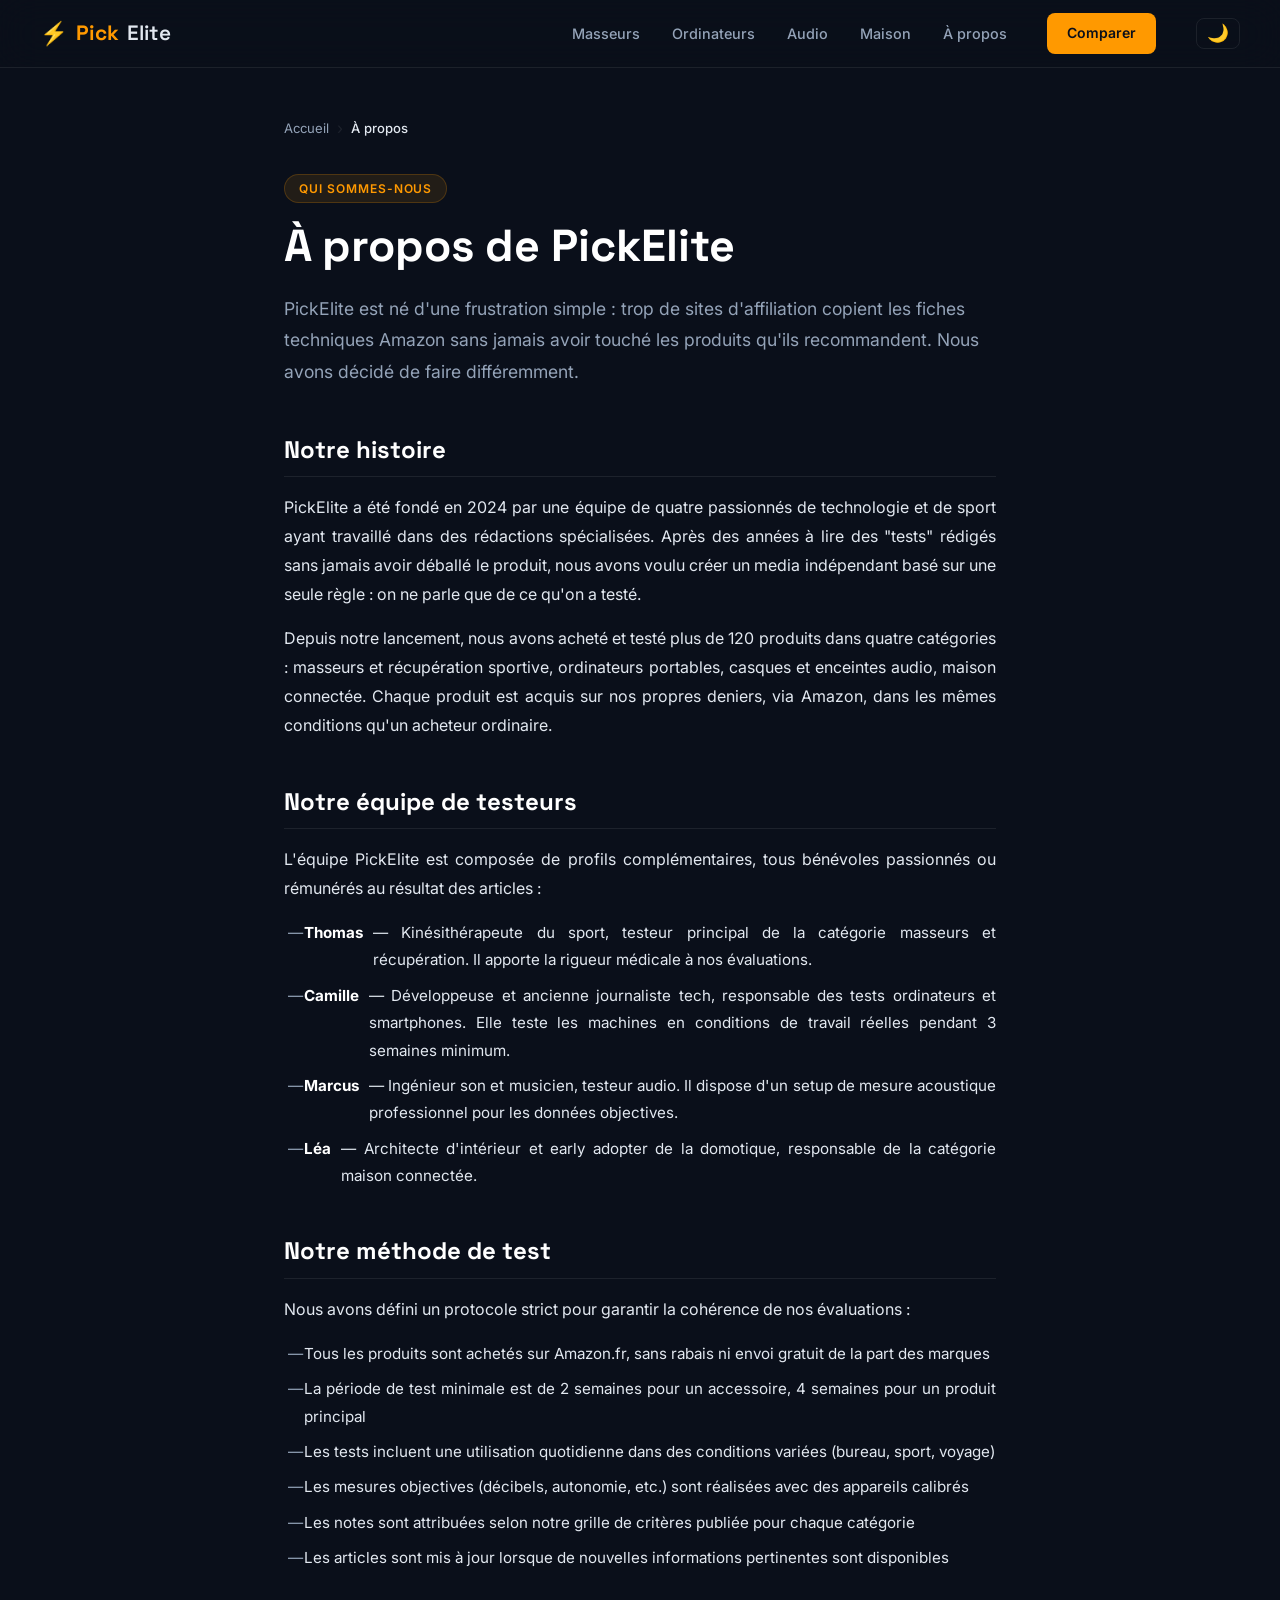
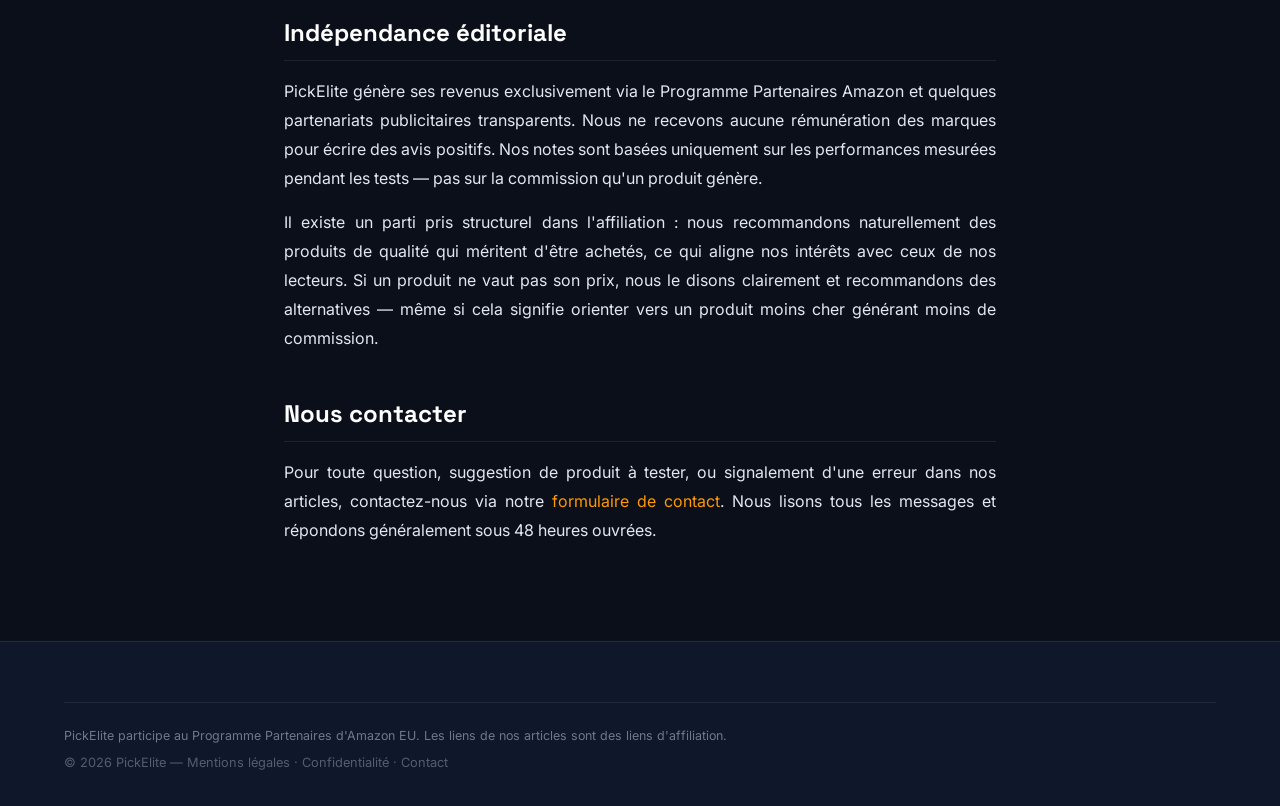
==== a-propos.html @ 28843b91 "Init PickElite — site affiliation Amazon complet - index.html : hero, sélection 3 produits, comparat" ====
<!DOCTYPE html>
<html lang="fr" data-theme="dark">
<head>
  <meta charset="UTF-8">
  <meta name="viewport" content="width=device-width, initial-scale=1.0">
  <title>À propos de PickElite — Notre méthode de test</title>
  <meta name="description" content="Qui sommes-nous ? Découvrez l'équipe PickElite, notre méthode de test indépendante et notre engagement pour des avis honnêtes sur les produits Amazon.">
  <link rel="canonical" href="https://pickelite.fr/a-propos.html">
  <meta name="theme-color" content="#FF9900">
  <link rel="manifest" href="manifest.json">

  <meta property="og:type" content="website">
  <meta property="og:title" content="À propos de PickElite — Notre méthode de test">
  <meta property="og:description" content="Équipe de testeurs passionnés, méthode de test transparente et indépendance éditoriale totale.">
  <meta property="og:url" content="https://pickelite.fr/a-propos.html">
  <meta property="og:image" content="https://images.unsplash.com/photo-1544161515-4ab6ce6db874?w=1200&q=80">

  <link rel="preconnect" href="https://fonts.googleapis.com">
  <link rel="preconnect" href="https://fonts.gstatic.com" crossorigin>
  <link href="https://fonts.googleapis.com/css2?family=Inter:wght@400;500;600&family=Space+Grotesk:wght@600;700;800&display=swap" rel="stylesheet">

  <link rel="stylesheet" href="style.css">
  <link rel="stylesheet" href="article.css">
</head>
<body>

<nav class="nav" id="nav">
  <div class="nav-inner">
    <a href="index.html" class="logo">
      <span class="logo-icon">⚡</span>
      <strong>Pick</strong>Elite
    </a>
    <ul class="nav-links">
      <li><a href="index.html#selection">Masseurs</a></li>
      <li><a href="index.html#selection">Ordinateurs</a></li>
      <li><a href="index.html#selection">Audio</a></li>
      <li><a href="index.html#selection">Maison</a></li>
      <li><a href="a-propos.html">À propos</a></li>
    </ul>
    <a href="index.html#comparatif" class="nav-cta">Comparer</a>
    <button class="theme-toggle" id="themeToggle" aria-label="Changer le thème">
      <span class="theme-icon">🌙</span>
    </button>
    <button class="burger" id="burger" aria-label="Menu">
      <span></span><span></span><span></span>
    </button>
  </div>
</nav>

<div class="mobile-menu" id="mobile-menu">
  <ul>
    <li><a href="index.html#selection">🛍️ Sélection</a></li>
    <li><a href="index.html">🏠 Accueil</a></li>
    <li><a href="contact.html">📬 Contact</a></li>
  </ul>
</div>

<main class="article-main">
  <div class="article-container">

    <nav class="breadcrumb">
      <a href="index.html">Accueil</a>
      <span class="breadcrumb-sep">›</span>
      <span class="breadcrumb-current">À propos</span>
    </nav>

    <header class="article-header">
      <span class="article-tag">Qui sommes-nous</span>
      <h1>À propos de PickElite</h1>
      <p class="article-intro">PickElite est né d'une frustration simple : trop de sites d'affiliation copient les fiches techniques Amazon sans jamais avoir touché les produits qu'ils recommandent. Nous avons décidé de faire différemment.</p>
    </header>

    <div class="article-body">

      <h2>Notre histoire</h2>
      <p>PickElite a été fondé en 2024 par une équipe de quatre passionnés de technologie et de sport ayant travaillé dans des rédactions spécialisées. Après des années à lire des "tests" rédigés sans jamais avoir déballé le produit, nous avons voulu créer un media indépendant basé sur une seule règle : on ne parle que de ce qu'on a testé.</p>
      <p>Depuis notre lancement, nous avons acheté et testé plus de 120 produits dans quatre catégories : masseurs et récupération sportive, ordinateurs portables, casques et enceintes audio, maison connectée. Chaque produit est acquis sur nos propres deniers, via Amazon, dans les mêmes conditions qu'un acheteur ordinaire.</p>

      <h2>Notre équipe de testeurs</h2>
      <p>L'équipe PickElite est composée de profils complémentaires, tous bénévoles passionnés ou rémunérés au résultat des articles :</p>
      <ul class="article-list">
        <li><strong>Thomas</strong> — Kinésithérapeute du sport, testeur principal de la catégorie masseurs et récupération. Il apporte la rigueur médicale à nos évaluations.</li>
        <li><strong>Camille</strong> — Développeuse et ancienne journaliste tech, responsable des tests ordinateurs et smartphones. Elle teste les machines en conditions de travail réelles pendant 3 semaines minimum.</li>
        <li><strong>Marcus</strong> — Ingénieur son et musicien, testeur audio. Il dispose d'un setup de mesure acoustique professionnel pour les données objectives.</li>
        <li><strong>Léa</strong> — Architecte d'intérieur et early adopter de la domotique, responsable de la catégorie maison connectée.</li>
      </ul>

      <h2>Notre méthode de test</h2>
      <p>Nous avons défini un protocole strict pour garantir la cohérence de nos évaluations :</p>
      <ul class="article-list">
        <li>Tous les produits sont achetés sur Amazon.fr, sans rabais ni envoi gratuit de la part des marques</li>
        <li>La période de test minimale est de 2 semaines pour un accessoire, 4 semaines pour un produit principal</li>
        <li>Les tests incluent une utilisation quotidienne dans des conditions variées (bureau, sport, voyage)</li>
        <li>Les mesures objectives (décibels, autonomie, etc.) sont réalisées avec des appareils calibrés</li>
        <li>Les notes sont attribuées selon notre grille de critères publiée pour chaque catégorie</li>
        <li>Les articles sont mis à jour lorsque de nouvelles informations pertinentes sont disponibles</li>
      </ul>

      <h2>Indépendance éditoriale</h2>
      <p>PickElite génère ses revenus exclusivement via le Programme Partenaires Amazon et quelques partenariats publicitaires transparents. Nous ne recevons aucune rémunération des marques pour écrire des avis positifs. Nos notes sont basées uniquement sur les performances mesurées pendant les tests — pas sur la commission qu'un produit génère.</p>
      <p>Il existe un parti pris structurel dans l'affiliation : nous recommandons naturellement des produits de qualité qui méritent d'être achetés, ce qui aligne nos intérêts avec ceux de nos lecteurs. Si un produit ne vaut pas son prix, nous le disons clairement et recommandons des alternatives — même si cela signifie orienter vers un produit moins cher générant moins de commission.</p>

      <h2>Nous contacter</h2>
      <p>Pour toute question, suggestion de produit à tester, ou signalement d'une erreur dans nos articles, contactez-nous via notre <a href="contact.html" style="color:var(--orange);">formulaire de contact</a>. Nous lisons tous les messages et répondons généralement sous 48 heures ouvrées.</p>

    </div>

  </div>
</main>

<footer class="footer">
  <div class="container">
    <div class="footer-bottom">
      <p class="affiliate-note">PickElite participe au Programme Partenaires d'Amazon EU. Les liens de nos articles sont des liens d'affiliation.</p>
      <p class="copyright">© 2026 PickElite — <a href="mentions-legales.html">Mentions légales</a> · <a href="confidentialite.html">Confidentialité</a> · <a href="contact.html">Contact</a></p>
    </div>
  </div>
</footer>

<script src="scripts.js"></script>
</body>
</html>
---- style.css ----
/* =============================================
   PickElite — Design System
   ============================================= */

*, *::before, *::after { box-sizing: border-box; margin: 0; padding: 0; }

:root {
  --orange:  #FF9900;
  --orange-d:#e68a00;
  --purple:  #818cf8;
  --bg:      #0a0f1a;
  --bg2:     #0f172a;
  --bg3:     #1e293b;
  --border:  rgba(255,255,255,0.08);
  --text:    #e2e8f0;
  --muted:   #94a3b8;
  --white:   #ffffff;
  --radius:  16px;
  --radius-sm: 8px;
  --shadow:  0 25px 50px rgba(0,0,0,0.4);
}

/* Light mode */
[data-theme="light"] {
  --bg:      #f8fafc;
  --bg2:     #f1f5f9;
  --bg3:     #e2e8f0;
  --border:  rgba(0,0,0,0.1);
  --text:    #334155;
  --muted:   #64748b;
  --white:   #0a0f1a;
  --shadow:  0 25px 50px rgba(0,0,0,0.12);
}
[data-theme="light"] .nav {
  background: rgba(248,250,252,0.92);
}
[data-theme="light"] .nav.scrolled {
  background: rgba(248,250,252,0.98);
}
[data-theme="light"] .hero {
  background: linear-gradient(135deg, #fff7ed 0%, #eff6ff 100%);
}
[data-theme="light"] .hero-grid {
  opacity: 0.3;
}
[data-theme="light"] .hero-orb-1 { opacity: 0.15; }
[data-theme="light"] .hero-orb-2 { opacity: 0.15; }
[data-theme="light"] .gradient-text {
  background: linear-gradient(135deg, #e68a00 0%, #4f46e5 100%);
  -webkit-background-clip: text;
  background-clip: text;
  -webkit-text-fill-color: transparent;
}
[data-theme="light"] .hero-title { color: #0f172a; }
[data-theme="light"] .section-dark { background: var(--bg2); }
[data-theme="light"] .bike-card,
[data-theme="light"] .guide-card,
[data-theme="light"] .trust-item,
[data-theme="light"] .article-card {
  background: #ffffff;
  border-color: rgba(0,0,0,0.08);
}
[data-theme="light"] .footer {
  background: #0a0f1a;
  color: #e2e8f0;
}
[data-theme="light"] .newsletter-section { background: var(--bg2); }
[data-theme="light"] .newsletter-input { background: #ffffff; }

html { scroll-behavior: smooth; }

body {
  font-family: 'Inter', sans-serif;
  background: var(--bg);
  color: var(--text);
  line-height: 1.6;
  overflow-x: hidden;
}

img { display: block; width: 100%; height: auto; }
a { text-decoration: none; color: inherit; }
ul { list-style: none; }

/* =============================================
   TYPOGRAPHY
   ============================================= */

h1, h2, h3, h4, h5 {
  font-family: 'Space Grotesk', sans-serif;
  font-weight: 700;
  line-height: 1.2;
}

h2 { font-size: clamp(2rem, 4vw, 3rem); }
h3 { font-size: 1.3rem; }

.gradient-text {
  background: linear-gradient(135deg, #FF9900 0%, #ff6b35 100%);
  -webkit-background-clip: text;
  -webkit-text-fill-color: transparent;
  background-clip: text;
}

/* =============================================
   LAYOUT
   ============================================= */

.container {
  max-width: 1200px;
  margin: 0 auto;
  padding: 0 24px;
}

.section {
  padding: 100px 0;
}

.section-dark {
  background: var(--bg2);
}

/* =============================================
   NAVIGATION
   ============================================= */

.nav {
  position: fixed;
  top: 0; left: 0; right: 0;
  z-index: 100;
  padding: 0 24px;
  height: 68px;
  display: flex;
  align-items: center;
  background: rgba(10,15,26,0.8);
  backdrop-filter: blur(20px);
  border-bottom: 1px solid var(--border);
  transition: background 0.3s;
}

.nav.scrolled {
  background: rgba(10,15,26,0.97);
}

.nav-inner {
  max-width: 1200px;
  width: 100%;
  margin: 0 auto;
  display: flex;
  align-items: center;
  gap: 40px;
}

.logo {
  display: flex;
  align-items: center;
  gap: 8px;
  font-family: 'Space Grotesk', sans-serif;
  font-size: 1.3rem;
  font-weight: 600;
  white-space: nowrap;
}

.logo strong { color: var(--orange); }
.logo-icon { font-size: 1.4rem; }

.nav-links {
  display: flex;
  gap: 32px;
  margin-left: auto;
}

.nav-links a {
  font-size: 0.9rem;
  font-weight: 500;
  color: var(--muted);
  transition: color 0.2s;
}

.nav-links a:hover { color: var(--white); }

.nav-cta {
  padding: 9px 20px;
  background: var(--orange);
  color: #0a0f1a;
  font-size: 0.875rem;
  font-weight: 600;
  border-radius: 8px;
  transition: opacity 0.2s, transform 0.2s;
  white-space: nowrap;
}

.nav-cta:hover { opacity: 0.9; transform: translateY(-1px); }

.burger {
  display: none;
  flex-direction: column;
  gap: 5px;
  background: none;
  border: none;
  cursor: pointer;
  padding: 4px;
  margin-left: auto;
}

.burger span {
  display: block;
  width: 24px;
  height: 2px;
  background: var(--text);
  border-radius: 2px;
  transition: 0.3s;
}

.mobile-menu {
  display: none;
  position: fixed;
  top: 68px; left: 0; right: 0;
  background: var(--bg2);
  border-bottom: 1px solid var(--border);
  z-index: 99;
  padding: 16px 24px;
}

.mobile-menu.open { display: block; }

.mobile-menu ul {
  display: flex;
  flex-direction: column;
  gap: 4px;
}

.mobile-menu a {
  display: block;
  padding: 12px 16px;
  border-radius: var(--radius-sm);
  font-weight: 500;
  color: var(--muted);
  transition: all 0.2s;
}

.mobile-menu a:hover {
  color: var(--white);
  background: var(--bg3);
}

.theme-toggle {
  background: none;
  border: 1px solid var(--border);
  border-radius: 8px;
  padding: 6px 10px;
  cursor: pointer;
  font-size: 1.1rem;
  line-height: 1;
  transition: border-color 0.2s, background 0.2s;
  color: inherit;
}
.theme-toggle:hover {
  border-color: var(--orange);
  background: var(--bg3);
}

/* =============================================
   BUTTONS
   ============================================= */

.btn {
  display: inline-flex;
  align-items: center;
  gap: 8px;
  padding: 14px 28px;
  border-radius: 10px;
  font-weight: 600;
  font-size: 0.95rem;
  cursor: pointer;
  transition: all 0.25s;
}

.btn-primary {
  background: var(--orange);
  color: #0a0f1a;
}

.btn-primary:hover {
  background: var(--orange-d);
  transform: translateY(-2px);
  box-shadow: 0 10px 30px rgba(255,153,0,0.3);
}

.btn-ghost {
  background: transparent;
  color: var(--text);
  border: 1.5px solid var(--border);
}

.btn-ghost:hover {
  border-color: rgba(255,255,255,0.3);
  background: var(--bg3);
}

/* =============================================
   BOUTON AFFILIATION "VOIR LE PRIX"
   ============================================= */

.btn-buy {
  display: flex;
  align-items: center;
  justify-content: center;
  gap: 8px;
  width: 100%;
  padding: 13px 20px;
  margin-top: 16px;
  background: var(--orange);
  color: #0a0f1a;
  font-size: 0.95rem;
  font-weight: 700;
  border-radius: var(--radius-sm);
  text-align: center;
  transition: all 0.22s;
  box-shadow: 0 0 20px rgba(255,153,0,0.18);
  cursor: pointer;
}

.btn-buy:hover {
  background: var(--orange-d);
  transform: translateY(-2px);
  box-shadow: 0 8px 28px rgba(255,153,0,0.35);
}

.btn-buy .btn-buy-store {
  font-size: 0.78rem;
  font-weight: 500;
  opacity: 0.75;
  margin-left: 4px;
}

/* =============================================
   FILTRES SÉLECTION
   ============================================= */

.filter-bar {
  display: flex;
  gap: 10px;
  flex-wrap: wrap;
  margin-bottom: 40px;
}

.filter-btn {
  padding: 9px 20px;
  background: var(--bg3);
  color: var(--muted);
  border: 1px solid var(--border);
  border-radius: 100px;
  font-size: 0.875rem;
  font-weight: 500;
  cursor: pointer;
  transition: all 0.2s;
}

.filter-btn:hover {
  color: var(--white);
  border-color: rgba(255,255,255,0.2);
}

.filter-btn.active {
  background: var(--orange);
  color: #0a0f1a;
  border-color: var(--orange);
  font-weight: 700;
}

.bike-card {
  transition: opacity 0.3s, transform 0.3s;
}

.bike-card.hidden {
  display: none;
}

/* =============================================
   HERO
   ============================================= */

.hero {
  position: relative;
  min-height: 100vh;
  display: flex;
  align-items: center;
  justify-content: center;
  overflow: hidden;
  padding-top: 68px;
}

.hero-bg {
  position: absolute;
  inset: 0;
  z-index: 0;
}

.hero-orb {
  position: absolute;
  border-radius: 50%;
  filter: blur(100px);
  opacity: 0.15;
  pointer-events: none;
}

.hero-orb-1 {
  width: 600px; height: 600px;
  background: var(--orange);
  top: -200px; left: -100px;
}

.hero-orb-2 {
  width: 500px; height: 500px;
  background: var(--purple);
  bottom: -100px; right: -50px;
}

.hero-grid {
  position: absolute;
  inset: 0;
  background-image:
    linear-gradient(rgba(255,255,255,0.025) 1px, transparent 1px),
    linear-gradient(90deg, rgba(255,255,255,0.025) 1px, transparent 1px);
  background-size: 60px 60px;
  mask-image: radial-gradient(ellipse at center, black 30%, transparent 80%);
}

.hero-content {
  position: relative;
  z-index: 1;
  text-align: center;
  max-width: 800px;
  padding: 40px 24px 160px;
}

.hero-badge {
  display: inline-flex;
  align-items: center;
  gap: 8px;
  padding: 6px 16px;
  background: rgba(255,153,0,0.1);
  border: 1px solid rgba(255,153,0,0.25);
  border-radius: 100px;
  font-size: 0.8rem;
  font-weight: 500;
  color: var(--orange);
  margin-bottom: 28px;
}

.badge-dot {
  width: 7px; height: 7px;
  background: var(--orange);
  border-radius: 50%;
  animation: pulse 2s infinite;
}

@keyframes pulse {
  0%, 100% { opacity: 1; transform: scale(1); }
  50% { opacity: 0.5; transform: scale(1.3); }
}

.hero-title {
  font-size: clamp(2.8rem, 7vw, 5.5rem);
  font-weight: 800;
  letter-spacing: -0.02em;
  line-height: 1.1;
  margin-bottom: 24px;
}

.hero-sub {
  font-size: 1.1rem;
  color: var(--muted);
  margin-bottom: 40px;
  line-height: 1.8;
}

.hero-actions {
  display: flex;
  gap: 16px;
  justify-content: center;
  flex-wrap: wrap;
  margin-bottom: 64px;
}

.hero-stats {
  display: flex;
  align-items: center;
  justify-content: center;
  gap: 32px;
}

.stat { text-align: center; }

.stat-num {
  display: block;
  font-family: 'Space Grotesk', sans-serif;
  font-size: 2rem;
  font-weight: 700;
  color: var(--white);
}

.stat-label {
  font-size: 0.8rem;
  color: var(--muted);
  text-transform: uppercase;
  letter-spacing: 0.05em;
}

.stat-divider {
  width: 1px;
  height: 40px;
  background: var(--border);
}

.hero-scroll {
  position: absolute;
  bottom: 32px;
  left: 50%;
  transform: translateX(-50%);
  display: flex;
  flex-direction: column;
  align-items: center;
  gap: 8px;
  color: var(--muted);
  font-size: 0.75rem;
  letter-spacing: 0.1em;
  text-transform: uppercase;
}

.scroll-line {
  width: 1px;
  height: 40px;
  background: linear-gradient(to bottom, transparent, var(--muted));
  animation: scrollAnim 2s ease-in-out infinite;
}

@keyframes scrollAnim {
  0% { opacity: 0; transform: scaleY(0); transform-origin: top; }
  50% { opacity: 1; transform: scaleY(1); }
  100% { opacity: 0; transform: scaleY(1); transform-origin: bottom; }
}

/* =============================================
   SECTION HEADER
   ============================================= */

.section-header {
  text-align: center;
  max-width: 600px;
  margin: 0 auto 64px;
}

.section-tag {
  display: inline-block;
  padding: 4px 14px;
  background: rgba(255,153,0,0.1);
  border: 1px solid rgba(255,153,0,0.2);
  border-radius: 100px;
  font-size: 0.78rem;
  font-weight: 600;
  color: var(--orange);
  text-transform: uppercase;
  letter-spacing: 0.08em;
  margin-bottom: 16px;
}

.section-header p {
  color: var(--muted);
  margin-top: 12px;
  font-size: 1.05rem;
}

/* =============================================
   REVEAL ANIMATIONS
   ============================================= */

.reveal {
  opacity: 0;
  transform: translateY(28px);
  transition: opacity 0.65s cubic-bezier(0.22, 1, 0.36, 1),
              transform 0.65s cubic-bezier(0.22, 1, 0.36, 1);
}
.reveal.visible {
  opacity: 1;
  transform: translateY(0);
}
.reveal[data-delay="100"] { transition-delay: 0.1s; }
.reveal[data-delay="200"] { transition-delay: 0.2s; }
.reveal[data-delay="300"] { transition-delay: 0.3s; }
.reveal[data-delay="400"] { transition-delay: 0.4s; }

/* =============================================
   BIKE CARDS (Product Cards)
   ============================================= */

.cards-grid {
  display: grid;
  grid-template-columns: repeat(auto-fit, minmax(340px, 1fr));
  gap: 24px;
}

.bike-card {
  position: relative;
  background: var(--bg2);
  border: 1px solid var(--border);
  border-radius: var(--radius);
  overflow: hidden;
  transition: border-color 0.3s, transform 0.3s, box-shadow 0.3s;
}

.bike-card:hover {
  border-color: rgba(255,153,0,0.3);
  transform: translateY(-6px);
  box-shadow: 0 20px 50px rgba(0,0,0,0.4);
}

.card-badge {
  position: absolute;
  top: 16px; left: 16px;
  z-index: 2;
  padding: 4px 12px;
  border-radius: 100px;
  font-size: 0.75rem;
  font-weight: 600;
}

.coup-coeur { background: var(--orange); color: #0a0f1a; }
.tech-premium { background: var(--purple); color: var(--white); }
.meilleur-prix { background: #10b981; color: var(--white); }
.budget     { background: var(--orange); color: #0a0f1a; }

.card-image {
  overflow: hidden;
  height: 220px;
}

.card-image img {
  height: 100%;
  object-fit: cover;
  transition: transform 0.5s ease;
}

.bike-card:hover .card-image img {
  transform: scale(1.05);
}

.card-body {
  padding: 24px;
}

.card-meta {
  display: flex;
  align-items: center;
  justify-content: space-between;
  margin-bottom: 12px;
}

.card-cat {
  font-size: 0.75rem;
  font-weight: 600;
  padding: 3px 10px;
  border-radius: 100px;
  text-transform: uppercase;
  letter-spacing: 0.05em;
}

.masseur { background: rgba(255,153,0,0.12); color: var(--orange); }
.pc      { background: rgba(129,140,248,0.12); color: var(--purple); }
.audio   { background: rgba(16,185,129,0.12); color: #10b981; }
.maison  { background: rgba(251,146,60,0.12); color: #fb923c; }

.card-price {
  font-family: 'Space Grotesk', sans-serif;
  font-size: 1.2rem;
  font-weight: 700;
  color: var(--white);
}

.card-body h3 {
  margin-bottom: 10px;
  color: var(--white);
}

.card-body > p {
  font-size: 0.9rem;
  color: var(--muted);
  margin-bottom: 20px;
  line-height: 1.7;
}

.card-specs {
  display: flex;
  gap: 12px;
  margin-bottom: 20px;
}

.spec {
  display: flex;
  align-items: center;
  gap: 8px;
  flex: 1;
  background: var(--bg3);
  border-radius: var(--radius-sm);
  padding: 10px 12px;
}

.spec-icon { font-size: 1.1rem; }

.spec-val {
  display: block;
  font-size: 0.9rem;
  font-weight: 700;
  color: var(--white);
  line-height: 1.2;
}

.spec-key {
  display: block;
  font-size: 0.7rem;
  color: var(--muted);
}

.card-score {
  display: flex;
  align-items: center;
  gap: 12px;
  margin-bottom: 16px;
}

.score-bar {
  flex: 1;
  height: 6px;
  background: var(--bg3);
  border-radius: 100px;
  overflow: hidden;
}

.score-fill {
  height: 100%;
  width: var(--score);
  background: linear-gradient(90deg, var(--orange), #ff6b35);
  border-radius: 100px;
  transition: width 1s ease;
}

.score-num {
  font-size: 0.85rem;
  font-weight: 700;
  color: var(--orange);
  white-space: nowrap;
}

.card-verdict {
  font-size: 0.85rem;
  color: var(--muted);
  background: var(--bg3);
  border-left: 3px solid var(--orange);
  padding: 12px 14px;
  border-radius: 0 var(--radius-sm) var(--radius-sm) 0;
  line-height: 1.6;
}

.card-verdict strong { color: var(--text); }

/* =============================================
   COMPARATIF TABLE
   ============================================= */

.table-wrapper {
  overflow-x: auto;
  border-radius: var(--radius);
  border: 1px solid var(--border);
}

.compare-table {
  width: 100%;
  border-collapse: collapse;
  font-size: 0.9rem;
}

.compare-table thead tr {
  background: var(--bg3);
}

.compare-table th {
  padding: 20px 24px;
  text-align: left;
  font-weight: 600;
  color: var(--text);
  border-bottom: 1px solid var(--border);
}

.compare-table th:first-child { color: var(--muted); }

.th-bike {
  display: flex;
  flex-direction: column;
  gap: 4px;
}

.th-label {
  font-size: 0.7rem;
  text-transform: uppercase;
  letter-spacing: 0.08em;
  color: var(--orange);
  font-weight: 700;
}

.th-name { font-weight: 700; color: var(--white); }

.th-price {
  font-size: 0.8rem;
  color: var(--muted);
}

.th-bike-featured {
  border-top: 3px solid var(--orange);
  padding-top: 4px;
}

.compare-table tbody tr {
  border-bottom: 1px solid var(--border);
  transition: background 0.15s;
}

.compare-table tbody tr:last-child { border-bottom: none; }
.compare-table tbody tr:hover { background: rgba(255,255,255,0.02); }

.compare-table td {
  padding: 16px 24px;
  color: var(--muted);
}

.td-label {
  font-weight: 600;
  color: var(--text) !important;
}

.td-featured {
  background: rgba(255,153,0,0.04);
  color: var(--text) !important;
  font-weight: 500;
}

.td-check { color: var(--orange); }

.score-pill {
  display: inline-block;
  padding: 4px 12px;
  border-radius: 100px;
  font-size: 0.8rem;
  font-weight: 700;
  background: var(--bg3);
  color: var(--muted);
}

.score-best {
  background: rgba(255,153,0,0.15);
  color: var(--orange);
}

.score-top {
  background: rgba(129,140,248,0.15);
  color: var(--purple);
}

/* =============================================
   DUEL
   ============================================= */

.duel-wrapper {
  display: grid;
  grid-template-columns: 1fr auto 1fr;
  gap: 24px;
  align-items: center;
  margin-bottom: 32px;
}

.duel-card {
  position: relative;
  background: var(--bg2);
  border: 1px solid var(--border);
  border-radius: var(--radius);
  padding: 28px;
  transition: border-color 0.3s;
}

.duel-winner {
  border-color: rgba(255,153,0,0.3);
  box-shadow: 0 0 40px rgba(255,153,0,0.06);
}

.winner-badge {
  display: inline-block;
  padding: 5px 14px;
  background: var(--orange);
  color: #0a0f1a;
  font-size: 0.78rem;
  font-weight: 700;
  border-radius: 100px;
  margin-bottom: 16px;
}

.duel-img {
  border-radius: 10px;
  overflow: hidden;
  margin-bottom: 20px;
}

.duel-img img { object-fit: cover; height: 200px; }

.duel-card h3 {
  font-size: 1.4rem;
  color: var(--white);
  margin-bottom: 4px;
}

.duel-sub {
  color: var(--muted);
  font-size: 0.9rem;
  margin-bottom: 20px;
}

.duel-pros, .duel-cons {
  display: flex;
  flex-direction: column;
  gap: 8px;
  margin-bottom: 12px;
}

.duel-pros li, .duel-cons li {
  display: flex;
  align-items: flex-start;
  gap: 10px;
  font-size: 0.88rem;
  color: var(--muted);
}

.pro { color: var(--orange); font-weight: 700; flex-shrink: 0; }
.con { color: #f87171; font-weight: 700; flex-shrink: 0; }

.duel-vs {
  display: flex;
  align-items: center;
  justify-content: center;
}

.vs-circle {
  width: 64px; height: 64px;
  display: flex;
  align-items: center;
  justify-content: center;
  border-radius: 50%;
  border: 2px solid var(--border);
  background: var(--bg3);
  font-family: 'Space Grotesk', sans-serif;
  font-weight: 800;
  font-size: 0.9rem;
  color: var(--muted);
  flex-shrink: 0;
}

.vs-text {
  color: var(--orange);
}

.duel-verdict {
  display: flex;
  align-items: flex-start;
  gap: 16px;
  background: var(--bg2);
  border: 1px solid var(--border);
  border-left: 4px solid var(--orange);
  border-radius: var(--radius-sm);
  padding: 20px 24px;
  font-size: 0.95rem;
  color: var(--muted);
}

.verdict-icon { font-size: 1.5rem; flex-shrink: 0; margin-top: 2px; }
.duel-verdict strong { color: var(--text); }

/* =============================================
   GUIDES
   ============================================= */

.guides-grid {
  display: grid;
  grid-template-columns: repeat(auto-fit, minmax(260px, 1fr));
  gap: 24px;
}

.guide-card {
  background: var(--bg);
  border: 1px solid var(--border);
  border-radius: var(--radius);
  padding: 28px;
  transition: border-color 0.3s, transform 0.3s;
}

.guide-card:hover {
  border-color: rgba(255,153,0,0.3);
  transform: translateY(-4px);
}

.guide-icon {
  font-size: 2rem;
  margin-bottom: 16px;
}

.guide-tag {
  display: inline-block;
  font-size: 0.72rem;
  font-weight: 600;
  text-transform: uppercase;
  letter-spacing: 0.06em;
  color: var(--orange);
  margin-bottom: 10px;
}

.guide-card h3 {
  font-size: 1.1rem;
  color: var(--white);
  margin-bottom: 12px;
}

.guide-card p {
  font-size: 0.88rem;
  color: var(--muted);
  line-height: 1.7;
  margin-bottom: 20px;
}

.guide-link {
  font-size: 0.88rem;
  font-weight: 600;
  color: var(--orange);
  transition: gap 0.2s;
  display: inline-flex;
  align-items: center;
  gap: 4px;
}

.guide-link:hover span { transform: translateX(4px); }
.guide-link span { display: inline-block; transition: transform 0.2s; }

/* =============================================
   ARTICLES GRID
   ============================================= */

.articles-grid {
  display: grid;
  grid-template-columns: repeat(3, 1fr);
  gap: 20px;
}

.article-card {
  display: flex;
  flex-direction: column;
  gap: 10px;
  background: var(--bg2);
  border: 1px solid var(--border);
  border-radius: var(--radius);
  padding: 24px;
  transition: border-color 0.3s, transform 0.3s;
  cursor: pointer;
}

.article-card:hover {
  border-color: rgba(255,153,0,0.3);
  transform: translateY(-4px);
}

.article-card-featured {
  border-color: rgba(255,153,0,0.2);
  position: relative;
}

.article-card-tag {
  font-size: 0.72rem;
  font-weight: 700;
  text-transform: uppercase;
  letter-spacing: 0.07em;
  color: var(--orange);
}

.article-card h3 {
  font-size: 1rem;
  color: var(--white);
  line-height: 1.4;
}

.article-card p {
  font-size: 0.85rem;
  color: var(--muted);
  line-height: 1.65;
  flex: 1;
}

.article-card-link {
  font-size: 0.83rem;
  font-weight: 600;
  color: var(--orange);
  margin-top: 4px;
}

.article-card-score {
  position: absolute;
  top: 16px; right: 16px;
  background: rgba(255,153,0,0.15);
  color: var(--orange);
  font-family: 'Space Grotesk', sans-serif;
  font-size: 0.85rem;
  font-weight: 700;
  padding: 3px 10px;
  border-radius: 100px;
}

@media (max-width: 900px) {
  .articles-grid {
    grid-template-columns: repeat(2, 1fr);
  }
}

@media (max-width: 560px) {
  .articles-grid {
    grid-template-columns: 1fr;
  }
}

/* =============================================
   TRUST
   ============================================= */

.trust-section {
  padding: 80px 0;
  border-top: 1px solid var(--border);
  border-bottom: 1px solid var(--border);
}

.trust-grid {
  display: grid;
  grid-template-columns: repeat(auto-fit, minmax(220px, 1fr));
  gap: 40px;
}

.trust-item { text-align: center; }

.trust-icon {
  font-size: 2.2rem;
  display: block;
  margin-bottom: 14px;
}

.trust-item h4 {
  font-size: 1rem;
  color: var(--white);
  margin-bottom: 8px;
}

.trust-item p {
  font-size: 0.85rem;
  color: var(--muted);
  line-height: 1.7;
}

/* =============================================
   FOOTER
   ============================================= */

.footer {
  background: var(--bg2);
  padding: 60px 0 32px;
  border-top: 1px solid var(--border);
}

.footer-top {
  display: grid;
  grid-template-columns: 1fr auto;
  gap: 60px;
  margin-bottom: 48px;
  align-items: start;
}

.footer-brand p {
  color: var(--muted);
  font-size: 0.9rem;
  margin-top: 12px;
  max-width: 280px;
  line-height: 1.6;
}

.footer-links {
  display: flex;
  gap: 60px;
}

.footer-col h5 {
  font-size: 0.8rem;
  text-transform: uppercase;
  letter-spacing: 0.08em;
  color: var(--muted);
  margin-bottom: 16px;
}

.footer-col ul {
  display: flex;
  flex-direction: column;
  gap: 10px;
}

.footer-col a {
  font-size: 0.9rem;
  color: var(--muted);
  transition: color 0.2s;
}

.footer-col a:hover { color: var(--white); }

.footer-bottom {
  border-top: 1px solid var(--border);
  padding-top: 24px;
  display: flex;
  flex-direction: column;
  gap: 8px;
}

.affiliate-note {
  font-size: 0.78rem;
  color: var(--muted);
  opacity: 0.7;
  line-height: 1.5;
}

.copyright {
  font-size: 0.8rem;
  color: var(--muted);
  opacity: 0.5;
}

/* =============================================
   NEWSLETTER
   ============================================= */

.newsletter-section { background: var(--bg2); padding: 80px 0; }

.newsletter-box {
  max-width: 600px;
  margin: 0 auto;
  text-align: center;
}

.newsletter-icon {
  font-size: 3rem;
  margin-bottom: 20px;
}

.newsletter-box h2 {
  font-size: clamp(1.6rem, 3vw, 2.2rem);
  margin-bottom: 12px;
  color: var(--white);
}

.newsletter-box p {
  color: var(--muted);
  margin-bottom: 32px;
  line-height: 1.7;
}

.newsletter-form {
  display: flex;
  gap: 12px;
  max-width: 480px;
  margin: 0 auto 16px;
}

.newsletter-input {
  flex: 1;
  background: var(--bg3);
  border: 1px solid var(--border);
  border-radius: 10px;
  padding: 14px 18px;
  font-size: 0.95rem;
  color: var(--text);
  font-family: inherit;
  outline: none;
  transition: border-color 0.2s;
}

.newsletter-input:focus { border-color: var(--orange); }
.newsletter-input::placeholder { color: var(--muted); }

.newsletter-btn {
  background: var(--orange);
  color: #000;
  border: none;
  border-radius: 10px;
  padding: 14px 24px;
  font-size: 0.95rem;
  font-weight: 700;
  cursor: pointer;
  font-family: inherit;
  white-space: nowrap;
  transition: opacity 0.2s, transform 0.15s;
}

.newsletter-btn:hover { opacity: 0.88; transform: translateY(-1px); }

.newsletter-note {
  font-size: 0.8rem;
  color: var(--muted);
  margin-bottom: 0 !important;
}

@media (max-width: 480px) {
  .newsletter-form { flex-direction: column; }
  .newsletter-btn { width: 100%; }
}

/* =============================================
   RESPONSIVE
   ============================================= */

@media (max-width: 900px) {
  .duel-wrapper {
    grid-template-columns: 1fr;
  }

  .duel-vs {
    justify-content: center;
    padding: 8px 0;
  }

  .footer-top {
    grid-template-columns: 1fr;
    gap: 40px;
  }
}

@media (max-width: 768px) {
  .nav-links { display: none; }
  .nav-cta { display: none; }
  .theme-toggle { margin-left: auto; }
  .burger { display: flex; }

  .cards-grid { grid-template-columns: 1fr; }
  .guides-grid { grid-template-columns: 1fr; }
  .articles-grid { grid-template-columns: 1fr; }
  .comparatif-table { font-size: 0.8rem; }
  .duel-grid { flex-direction: column; }
  .trust-grid { grid-template-columns: 1fr; }

  .footer-top { flex-direction: column; gap: 32px; }
  .footer-links { flex-direction: column; gap: 24px; }

  .hero-stats {
    gap: 20px;
  }

  .hero-title {
    font-size: clamp(2.2rem, 10vw, 3.5rem);
  }

  .section {
    padding: 72px 0;
  }

  .card-specs {
    flex-wrap: wrap;
  }

  .compare-table th,
  .compare-table td {
    padding: 12px 16px;
    font-size: 0.82rem;
  }
}

@media (max-width: 480px) {
  .hero-actions {
    flex-direction: column;
    align-items: center;
  }

  .hero-stats {
    flex-direction: column;
    gap: 16px;
  }

  .stat-divider {
    width: 40px;
    height: 1px;
  }

  .guides-grid {
    grid-template-columns: 1fr;
  }

  .trust-grid {
    grid-template-columns: 1fr 1fr;
    gap: 32px;
  }
}

/* =============================================
   SEARCH
   ============================================= */
.nav-search {
  position: relative;
  display: flex;
  align-items: center;
}
.nav-search-input {
  width: 180px;
  background: var(--bg3);
  border: 1px solid var(--border);
  border-radius: 8px;
  padding: 7px 32px 7px 12px;
  font-size: 0.85rem;
  color: var(--text);
  font-family: inherit;
  outline: none;
  transition: width 0.3s, border-color 0.2s;
}
.nav-search-input:focus {
  border-color: var(--orange);
  width: 220px;
}
.nav-search-input::placeholder { color: var(--muted); }
.nav-search-icon {
  position: absolute;
  right: 10px;
  font-size: 0.85rem;
  pointer-events: none;
}
.search-results {
  position: absolute;
  top: calc(100% + 8px);
  left: 0;
  right: 0;
  background: var(--bg2);
  border: 1px solid var(--border);
  border-radius: 10px;
  overflow: hidden;
  box-shadow: var(--shadow);
  display: none;
  z-index: 200;
  min-width: 280px;
}
.search-results.active { display: block; }
.search-result-item {
  display: flex;
  align-items: center;
  gap: 10px;
  padding: 12px 16px;
  font-size: 0.875rem;
  color: var(--text);
  cursor: pointer;
  transition: background 0.15s;
  border-bottom: 1px solid var(--border);
  text-decoration: none;
}
.search-result-item:last-child { border-bottom: none; }
.search-result-item:hover { background: var(--bg3); color: var(--orange); }
.search-result-icon { font-size: 1.1rem; flex-shrink: 0; }
.search-empty {
  padding: 16px;
  text-align: center;
  font-size: 0.85rem;
  color: var(--muted);
}
@media (max-width: 900px) {
  .nav-search { display: none; }
}
---- article.css ----
/* =============================================
   PickElite — Article Pages
   ============================================= */

.article-main {
  padding-top: 68px;
  min-height: 100vh;
}

.article-container {
  max-width: 760px;
  margin: 0 auto;
  padding: 48px 24px 80px;
}

/* Back link */
.article-back {
  margin-bottom: 32px;
}

.article-back a {
  font-size: 0.875rem;
  color: var(--muted);
  transition: color 0.2s;
}

.article-back a:hover { color: var(--orange); }

/* Header */
.article-header {
  margin-bottom: 48px;
}

.article-tag {
  display: inline-block;
  padding: 4px 14px;
  background: rgba(255,153,0,0.1);
  border: 1px solid rgba(255,153,0,0.2);
  border-radius: 100px;
  font-size: 0.75rem;
  font-weight: 600;
  color: var(--orange);
  text-transform: uppercase;
  letter-spacing: 0.08em;
  margin-bottom: 16px;
}

.article-header h1 {
  font-size: clamp(1.8rem, 4vw, 2.8rem);
  color: var(--white);
  margin-bottom: 20px;
  line-height: 1.2;
}

.article-intro {
  font-size: 1.1rem;
  color: var(--muted);
  line-height: 1.8;
  margin-bottom: 20px;
}

.article-meta {
  display: flex;
  gap: 20px;
  flex-wrap: wrap;
  font-size: 0.82rem;
  color: var(--muted);
  padding-top: 20px;
  border-top: 1px solid var(--border);
}

/* Body */
.article-body {
  color: var(--text);
  line-height: 1.8;
}

.article-body h2 {
  font-size: 1.5rem;
  color: var(--white);
  margin: 48px 0 16px;
  padding-bottom: 12px;
  border-bottom: 1px solid var(--border);
}

.article-body h3 {
  font-size: 1.15rem;
  color: var(--white);
  margin: 28px 0 12px;
}

.article-body p {
  margin-bottom: 16px;
  color: var(--text);
  text-align: justify;
}

.article-body strong { color: var(--white); }
.article-body em { color: var(--muted); }

/* Lists */
.article-list {
  display: flex;
  flex-direction: column;
  gap: 8px;
  margin: 16px 0 24px;
  padding-left: 4px;
}

.article-list li {
  display: flex;
  align-items: flex-start;
  gap: 10px;
  font-size: 0.95rem;
  color: var(--text);
  padding-left: 16px;
  position: relative;
  text-align: justify;
}

.article-list li::before {
  content: '—';
  position: absolute;
  left: 0;
  color: var(--muted);
}

.article-list.pros li::before { content: '✓'; color: var(--orange); }
.article-list.cons li::before { content: '✗'; color: #f87171; }

/* Callout */
.article-callout {
  background: rgba(255,153,0,0.06);
  border: 1px solid rgba(255,153,0,0.18);
  border-left: 4px solid var(--orange);
  border-radius: 0 var(--radius-sm) var(--radius-sm) 0;
  padding: 16px 20px;
  margin: 24px 0;
  font-size: 0.93rem;
  color: var(--text);
  line-height: 1.7;
}

.callout-tip {
  background: rgba(129,140,248,0.06);
  border-color: rgba(129,140,248,0.18);
  border-left-color: var(--purple);
}

/* Tables */
.article-table-wrapper {
  overflow-x: auto;
  border-radius: var(--radius-sm);
  border: 1px solid var(--border);
  margin: 24px 0;
}

.article-table {
  width: 100%;
  border-collapse: collapse;
  font-size: 0.88rem;
}

.article-table thead tr {
  background: var(--bg3);
}

.article-table th {
  padding: 12px 16px;
  text-align: left;
  font-weight: 600;
  color: var(--text);
  border-bottom: 1px solid var(--border);
}

.article-table tbody tr {
  border-bottom: 1px solid var(--border);
}

.article-table tbody tr:last-child { border-bottom: none; }
.article-table tbody tr:hover { background: rgba(255,255,255,0.02); }

.article-table td {
  padding: 12px 16px;
  color: var(--muted);
}

/* Verdict box */
.article-verdict {
  background: var(--bg2);
  border: 1px solid rgba(255,153,0,0.25);
  border-radius: var(--radius);
  padding: 28px;
  margin: 40px 0 24px;
  display: flex;
  gap: 24px;
  align-items: flex-start;
}

.article-verdict h3 {
  color: var(--orange);
  margin: 0 0 10px;
  font-size: 1.1rem;
}

.article-verdict p {
  margin-bottom: 0;
}

/* Verdict score (article5) */
.verdict-score {
  display: flex;
  flex-direction: column;
  align-items: center;
  flex-shrink: 0;
  background: rgba(255,153,0,0.1);
  border: 1px solid rgba(255,153,0,0.2);
  border-radius: var(--radius-sm);
  padding: 16px 20px;
  min-width: 80px;
}

.vs-num {
  font-family: 'Space Grotesk', sans-serif;
  font-size: 2.4rem;
  font-weight: 800;
  color: var(--orange);
  line-height: 1;
}

.vs-label {
  font-size: 0.78rem;
  color: var(--muted);
}

/* Product hero image */
.article-bike-header,
.product-hero {
  border-radius: var(--radius);
  overflow: hidden;
  margin: 24px 0 36px;
  position: relative;
}

.product-hero img, .article-bike-header img {
  width: 100%;
  height: 320px;
  object-fit: cover;
}

.product-score-badge {
  position: absolute;
  top: 16px; right: 16px;
  background: var(--orange);
  color: #0a0f1a;
  font-family: 'Space Grotesk', sans-serif;
  font-size: 1.1rem;
  font-weight: 800;
  padding: 8px 16px;
  border-radius: 100px;
}

/* Product specs grid */
.product-specs-grid {
  display: grid;
  grid-template-columns: repeat(3, 1fr);
  gap: 12px;
  margin-bottom: 40px;
}

.product-spec {
  background: var(--bg2);
  border: 1px solid var(--border);
  border-radius: var(--radius-sm);
  padding: 14px 16px;
  display: flex;
  flex-direction: column;
  gap: 4px;
}

.ps-icon { font-size: 1.1rem; }

.ps-val {
  font-family: 'Space Grotesk', sans-serif;
  font-size: 1rem;
  font-weight: 700;
  color: var(--white);
}

.ps-key {
  font-size: 0.72rem;
  color: var(--muted);
  text-transform: uppercase;
  letter-spacing: 0.04em;
}

/* =============================================
   BUY BOX AFFILIATION
   ============================================= */

.buy-box {
  display: flex;
  align-items: center;
  justify-content: space-between;
  gap: 20px;
  background: linear-gradient(135deg, rgba(255,153,0,0.06) 0%, rgba(129,140,248,0.06) 100%);
  border: 1.5px solid rgba(255,153,0,0.22);
  border-radius: var(--radius);
  padding: 20px 24px;
  margin: 28px 0;
  flex-wrap: wrap;
}

.buy-box-info {
  display: flex;
  flex-direction: column;
  gap: 4px;
}

.buy-box-name {
  font-family: 'Space Grotesk', sans-serif;
  font-size: 1rem;
  font-weight: 700;
  color: var(--white);
}

.buy-box-price {
  font-size: 1.5rem;
  font-weight: 800;
  color: var(--orange);
  font-family: 'Space Grotesk', sans-serif;
}

.buy-box-note {
  font-size: 0.75rem;
  color: var(--muted);
}

.buy-box-btn {
  display: inline-flex;
  align-items: center;
  gap: 8px;
  padding: 13px 26px;
  background: var(--orange);
  color: #0a0f1a;
  font-size: 0.9rem;
  font-weight: 700;
  border-radius: var(--radius-sm);
  white-space: nowrap;
  transition: all 0.22s;
  box-shadow: 0 0 20px rgba(255,153,0,0.18);
}

.buy-box-btn:hover {
  background: var(--orange-d);
  transform: translateY(-2px);
  box-shadow: 0 8px 28px rgba(255,153,0,0.35);
}

/* Footer nav */
.article-footer-links {
  display: flex;
  justify-content: space-between;
  flex-wrap: wrap;
  gap: 16px;
  margin-top: 64px;
  padding-top: 32px;
  border-top: 1px solid var(--border);
}

.prev-article, .next-article {
  font-size: 0.875rem;
  font-weight: 500;
  color: var(--muted);
  padding: 10px 16px;
  border: 1px solid var(--border);
  border-radius: var(--radius-sm);
  transition: all 0.2s;
}

.prev-article:hover, .next-article:hover {
  color: var(--orange);
  border-color: rgba(255,153,0,0.3);
}

.next-article { margin-left: auto; }

/* Rating section */
.rating-section {
  text-align: center;
  padding: 40px 24px;
  background: var(--bg2);
  border: 1px solid var(--border);
  border-radius: var(--radius);
  margin: 40px 0 0;
}

.rating-section h3 {
  margin-bottom: 8px;
  font-size: 1.2rem;
}

.rating-section p {
  color: var(--muted);
  font-size: 0.9rem;
  margin-bottom: 16px;
  text-align: center;
}

.stars {
  display: flex;
  justify-content: center;
  gap: 8px;
  margin-bottom: 12px;
}

.star {
  font-size: 2.2rem;
  color: var(--bg3);
  cursor: pointer;
  transition: color 0.15s, transform 0.15s;
  user-select: none;
}

.star:hover,
.star.hovered,
.star.selected {
  color: #facc15;
  transform: scale(1.15);
}

.rating-feedback {
  font-size: 0.9rem;
  color: var(--orange);
  min-height: 20px;
  text-align: center !important;
}

/* Responsive */
@media (max-width: 600px) {
  .product-specs-grid {
    grid-template-columns: repeat(2, 1fr);
  }

  .article-verdict {
    flex-direction: column;
    gap: 16px;
  }

  .verdict-score {
    flex-direction: row;
    align-items: baseline;
    gap: 4px;
    min-width: auto;
    align-self: flex-start;
  }

  .article-footer-links {
    flex-direction: column;
  }

  .next-article { margin-left: 0; }
}

/* Breadcrumb */
.breadcrumb {
  display: flex;
  align-items: center;
  gap: 8px;
  font-size: 0.82rem;
  color: var(--muted);
  margin-bottom: 32px;
  flex-wrap: wrap;
}
.breadcrumb a {
  color: var(--muted);
  transition: color 0.2s;
}
.breadcrumb a:hover { color: var(--orange); }
.breadcrumb-sep { color: var(--border); font-size: 1rem; }
.breadcrumb-current { color: var(--text); font-weight: 500; }
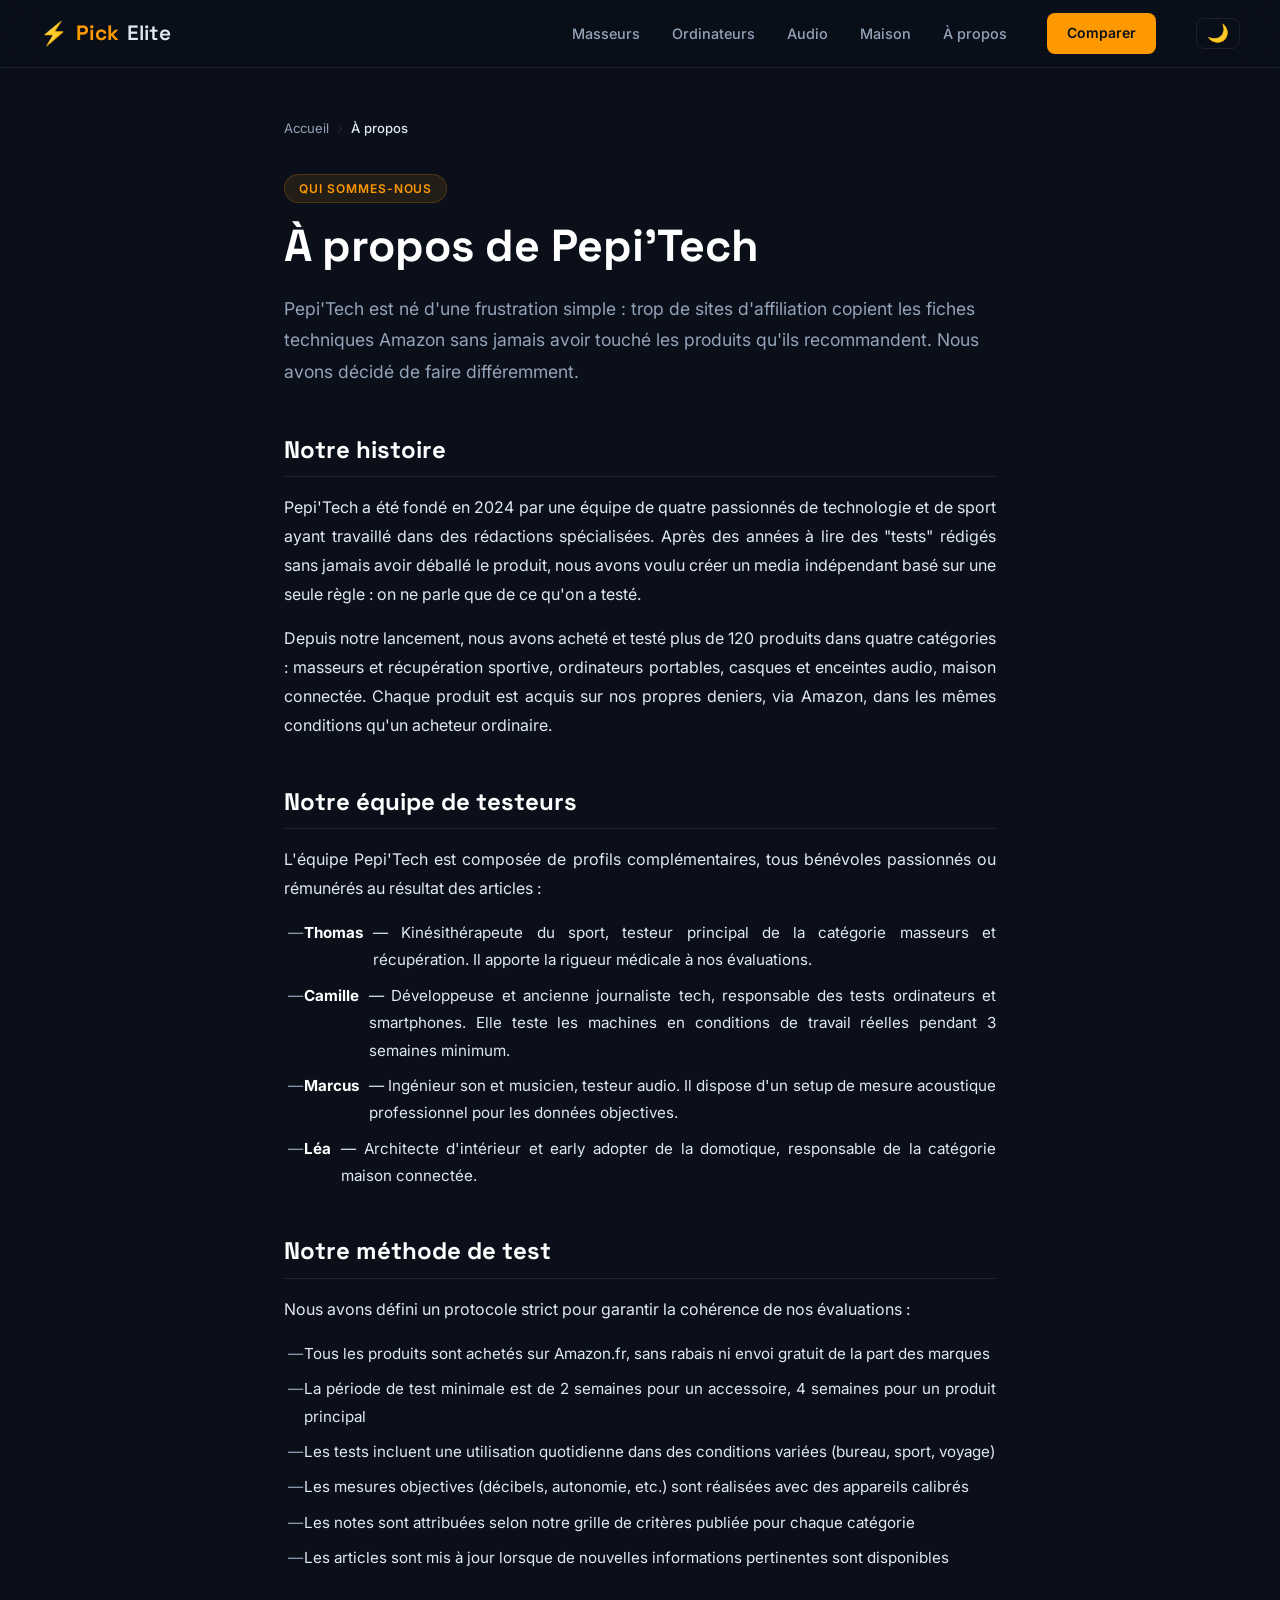
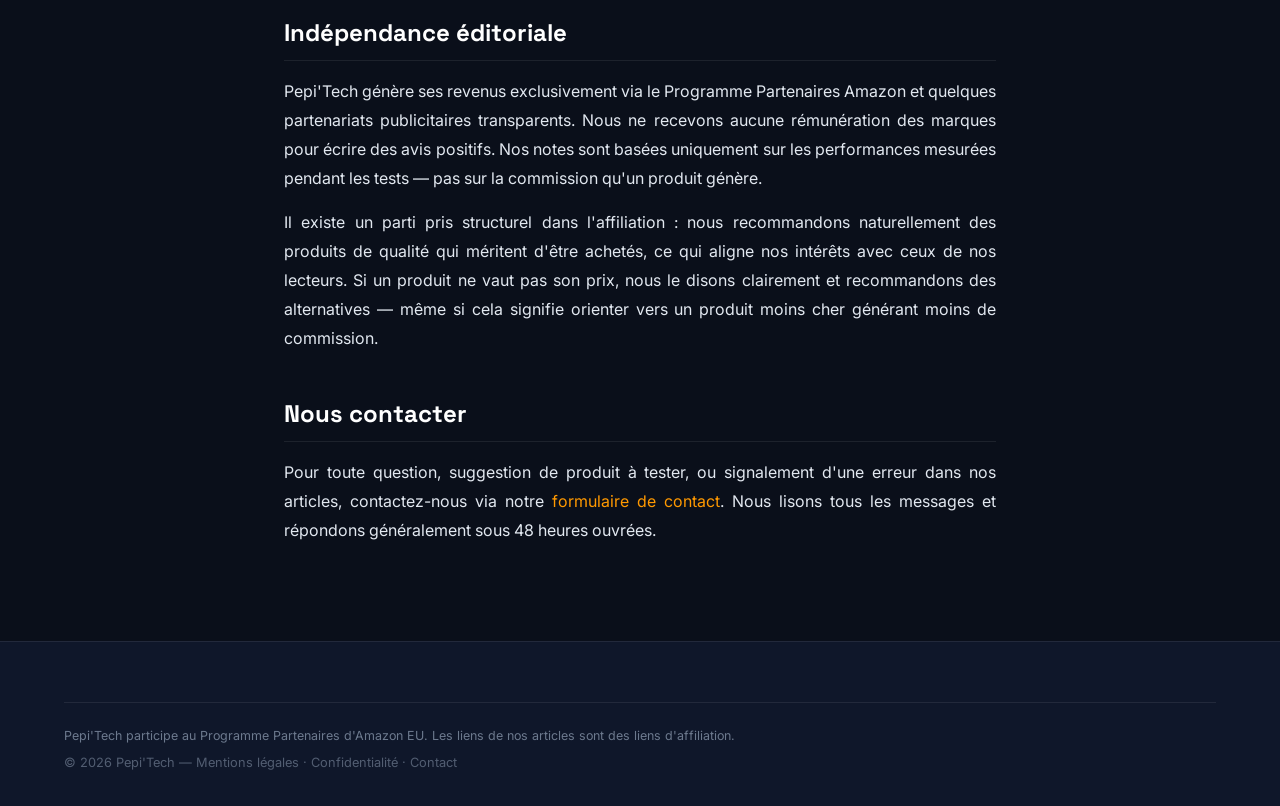
==== commit d052e610: "Renommage PickElite → Pepi'Tech sur l'ensemble du site Co-Authored-By: Claude Sonnet 4.6 <noreply@an" ====
--- a/a-propos.html
+++ b/a-propos.html
@@ -3,16 +3,16 @@
 <head>
   <meta charset="UTF-8">
   <meta name="viewport" content="width=device-width, initial-scale=1.0">
-  <title>À propos de PickElite — Notre méthode de test</title>
-  <meta name="description" content="Qui sommes-nous ? Découvrez l'équipe PickElite, notre méthode de test indépendante et notre engagement pour des avis honnêtes sur les produits Amazon.">
-  <link rel="canonical" href="https://pickelite.fr/a-propos.html">
+  <title>À propos de Pepi'Tech — Notre méthode de test</title>
+  <meta name="description" content="Qui sommes-nous ? Découvrez l'équipe Pepi'Tech, notre méthode de test indépendante et notre engagement pour des avis honnêtes sur les produits Amazon.">
+  <link rel="canonical" href="https://pepitech.fr/a-propos.html">
   <meta name="theme-color" content="#FF9900">
   <link rel="manifest" href="manifest.json">
 
   <meta property="og:type" content="website">
-  <meta property="og:title" content="À propos de PickElite — Notre méthode de test">
+  <meta property="og:title" content="À propos de Pepi'Tech — Notre méthode de test">
   <meta property="og:description" content="Équipe de testeurs passionnés, méthode de test transparente et indépendance éditoriale totale.">
-  <meta property="og:url" content="https://pickelite.fr/a-propos.html">
+  <meta property="og:url" content="https://pepitech.fr/a-propos.html">
   <meta property="og:image" content="https://images.unsplash.com/photo-1544161515-4ab6ce6db874?w=1200&q=80">
 
   <link rel="preconnect" href="https://fonts.googleapis.com">
@@ -66,18 +66,18 @@
 
     <header class="article-header">
       <span class="article-tag">Qui sommes-nous</span>
-      <h1>À propos de PickElite</h1>
-      <p class="article-intro">PickElite est né d'une frustration simple : trop de sites d'affiliation copient les fiches techniques Amazon sans jamais avoir touché les produits qu'ils recommandent. Nous avons décidé de faire différemment.</p>
+      <h1>À propos de Pepi'Tech</h1>
+      <p class="article-intro">Pepi'Tech est né d'une frustration simple : trop de sites d'affiliation copient les fiches techniques Amazon sans jamais avoir touché les produits qu'ils recommandent. Nous avons décidé de faire différemment.</p>
     </header>
 
     <div class="article-body">
 
       <h2>Notre histoire</h2>
-      <p>PickElite a été fondé en 2024 par une équipe de quatre passionnés de technologie et de sport ayant travaillé dans des rédactions spécialisées. Après des années à lire des "tests" rédigés sans jamais avoir déballé le produit, nous avons voulu créer un media indépendant basé sur une seule règle : on ne parle que de ce qu'on a testé.</p>
+      <p>Pepi'Tech a été fondé en 2024 par une équipe de quatre passionnés de technologie et de sport ayant travaillé dans des rédactions spécialisées. Après des années à lire des "tests" rédigés sans jamais avoir déballé le produit, nous avons voulu créer un media indépendant basé sur une seule règle : on ne parle que de ce qu'on a testé.</p>
       <p>Depuis notre lancement, nous avons acheté et testé plus de 120 produits dans quatre catégories : masseurs et récupération sportive, ordinateurs portables, casques et enceintes audio, maison connectée. Chaque produit est acquis sur nos propres deniers, via Amazon, dans les mêmes conditions qu'un acheteur ordinaire.</p>
 
       <h2>Notre équipe de testeurs</h2>
-      <p>L'équipe PickElite est composée de profils complémentaires, tous bénévoles passionnés ou rémunérés au résultat des articles :</p>
+      <p>L'équipe Pepi'Tech est composée de profils complémentaires, tous bénévoles passionnés ou rémunérés au résultat des articles :</p>
       <ul class="article-list">
         <li><strong>Thomas</strong> — Kinésithérapeute du sport, testeur principal de la catégorie masseurs et récupération. Il apporte la rigueur médicale à nos évaluations.</li>
         <li><strong>Camille</strong> — Développeuse et ancienne journaliste tech, responsable des tests ordinateurs et smartphones. Elle teste les machines en conditions de travail réelles pendant 3 semaines minimum.</li>
@@ -97,7 +97,7 @@
       </ul>
 
       <h2>Indépendance éditoriale</h2>
-      <p>PickElite génère ses revenus exclusivement via le Programme Partenaires Amazon et quelques partenariats publicitaires transparents. Nous ne recevons aucune rémunération des marques pour écrire des avis positifs. Nos notes sont basées uniquement sur les performances mesurées pendant les tests — pas sur la commission qu'un produit génère.</p>
+      <p>Pepi'Tech génère ses revenus exclusivement via le Programme Partenaires Amazon et quelques partenariats publicitaires transparents. Nous ne recevons aucune rémunération des marques pour écrire des avis positifs. Nos notes sont basées uniquement sur les performances mesurées pendant les tests — pas sur la commission qu'un produit génère.</p>
       <p>Il existe un parti pris structurel dans l'affiliation : nous recommandons naturellement des produits de qualité qui méritent d'être achetés, ce qui aligne nos intérêts avec ceux de nos lecteurs. Si un produit ne vaut pas son prix, nous le disons clairement et recommandons des alternatives — même si cela signifie orienter vers un produit moins cher générant moins de commission.</p>
 
       <h2>Nous contacter</h2>
@@ -111,8 +111,8 @@
 <footer class="footer">
   <div class="container">
     <div class="footer-bottom">
-      <p class="affiliate-note">PickElite participe au Programme Partenaires d'Amazon EU. Les liens de nos articles sont des liens d'affiliation.</p>
-      <p class="copyright">© 2026 PickElite — <a href="mentions-legales.html">Mentions légales</a> · <a href="confidentialite.html">Confidentialité</a> · <a href="contact.html">Contact</a></p>
+      <p class="affiliate-note">Pepi'Tech participe au Programme Partenaires d'Amazon EU. Les liens de nos articles sont des liens d'affiliation.</p>
+      <p class="copyright">© 2026 Pepi'Tech — <a href="mentions-legales.html">Mentions légales</a> · <a href="confidentialite.html">Confidentialité</a> · <a href="contact.html">Contact</a></p>
     </div>
   </div>
 </footer>
--- a/style.css
+++ b/style.css
@@ -1,5 +1,5 @@
 /* =============================================
-   PickElite — Design System
+   Pepi'Tech — Design System
    ============================================= */
 
 *, *::before, *::after { box-sizing: border-box; margin: 0; padding: 0; }
--- a/article.css
+++ b/article.css
@@ -1,5 +1,5 @@
 /* =============================================
-   PickElite — Article Pages
+   Pepi'Tech — Article Pages
    ============================================= */
 
 .article-main {
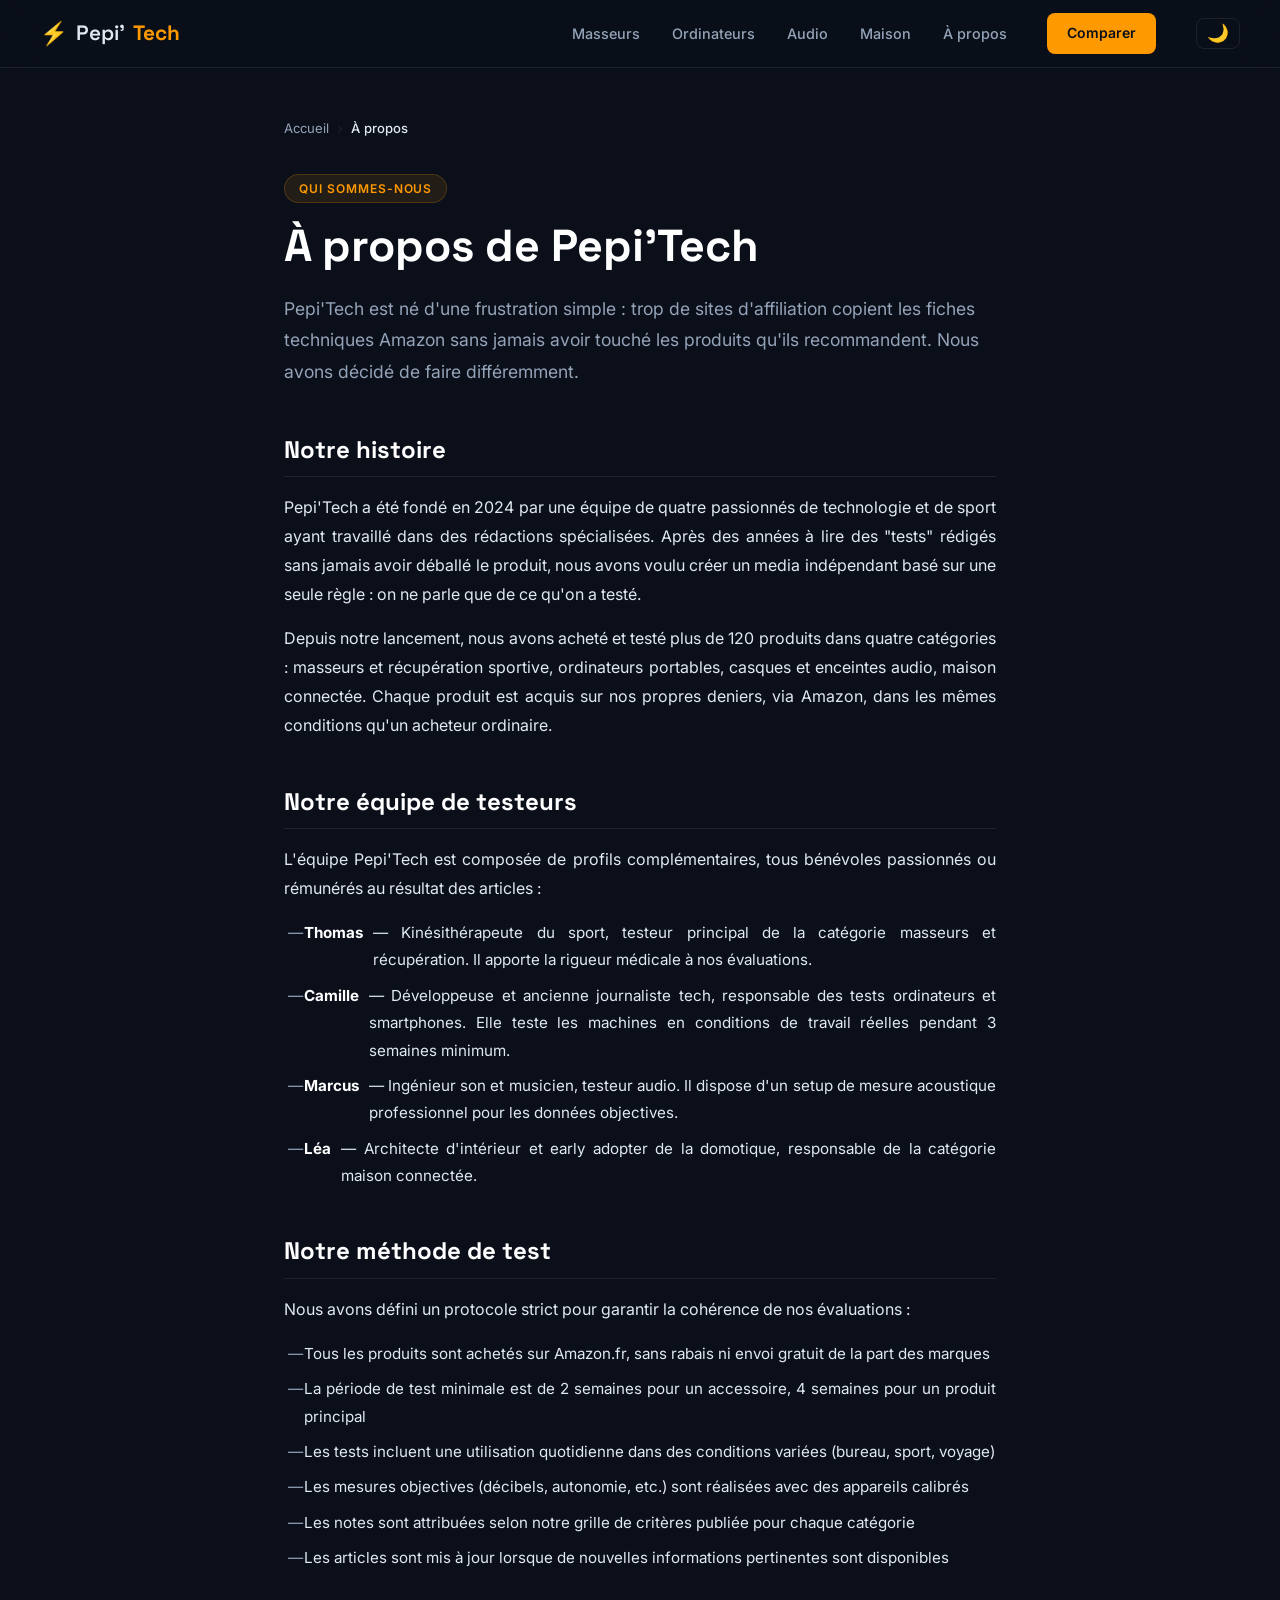
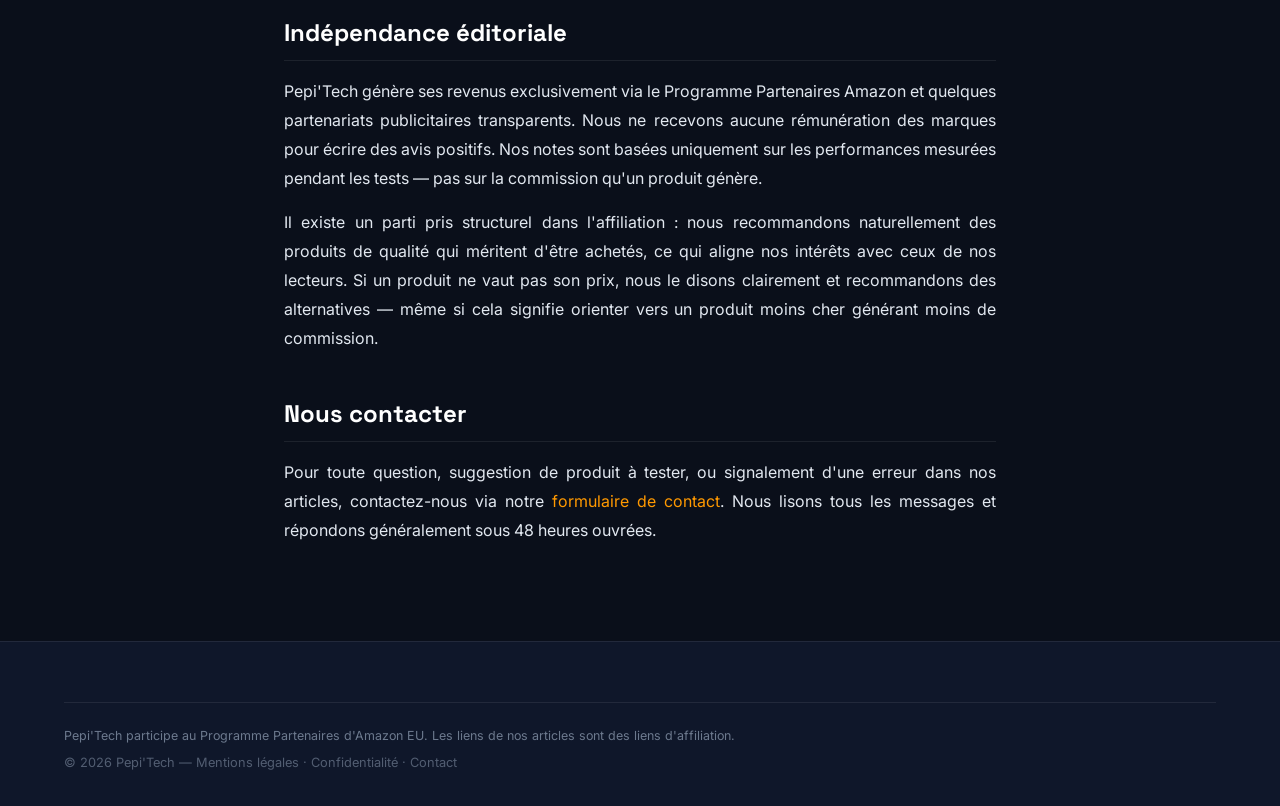
==== commit c3bbb13d: "Fix logo Pepi'Tech + suppression data-theme dark hardcodé + hero visible Co-Authored-By: Claude Sonn" ====
--- a/a-propos.html
+++ b/a-propos.html
@@ -1,5 +1,5 @@
 <!DOCTYPE html>
-<html lang="fr" data-theme="dark">
+<html lang="fr">
 <head>
   <meta charset="UTF-8">
   <meta name="viewport" content="width=device-width, initial-scale=1.0">
@@ -28,7 +28,7 @@
   <div class="nav-inner">
     <a href="index.html" class="logo">
       <span class="logo-icon">⚡</span>
-      <strong>Pick</strong>Elite
+      Pepi'<strong>Tech</strong>
     </a>
     <ul class="nav-links">
       <li><a href="index.html#selection">Masseurs</a></li>
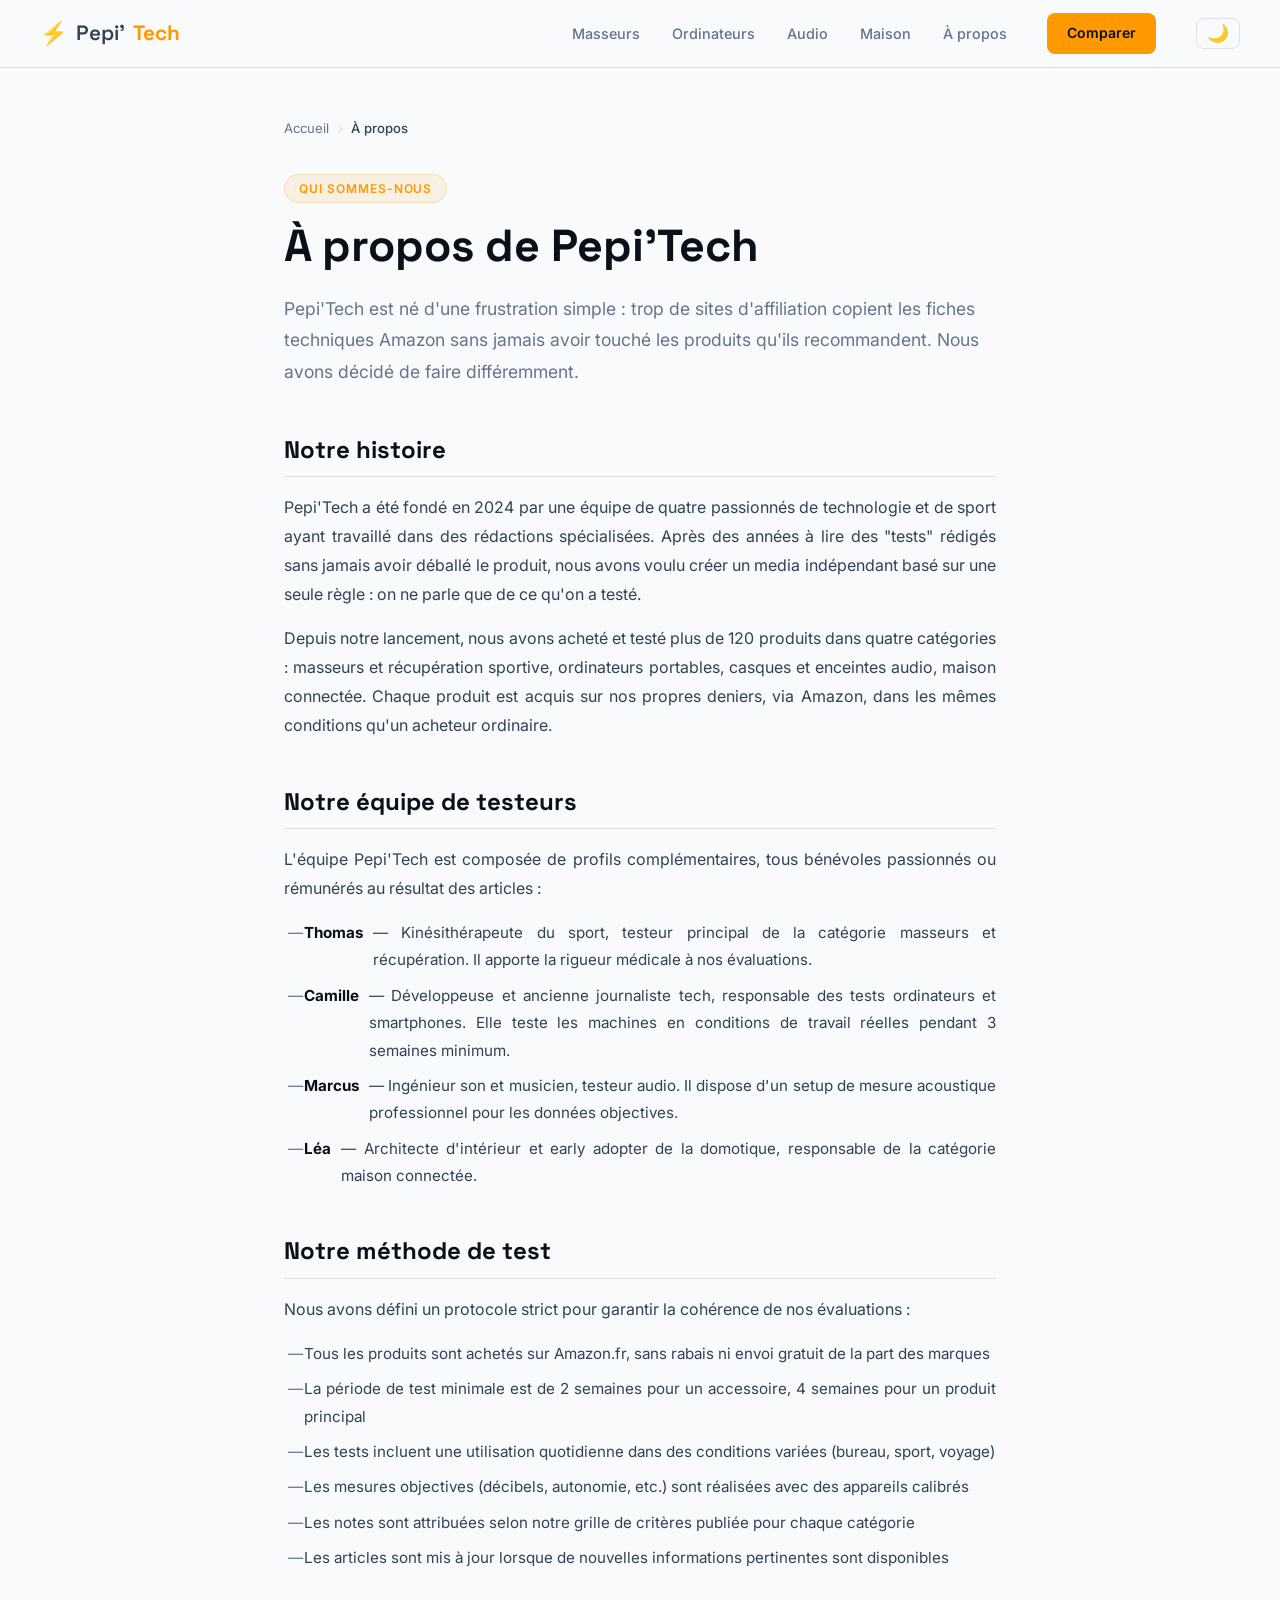
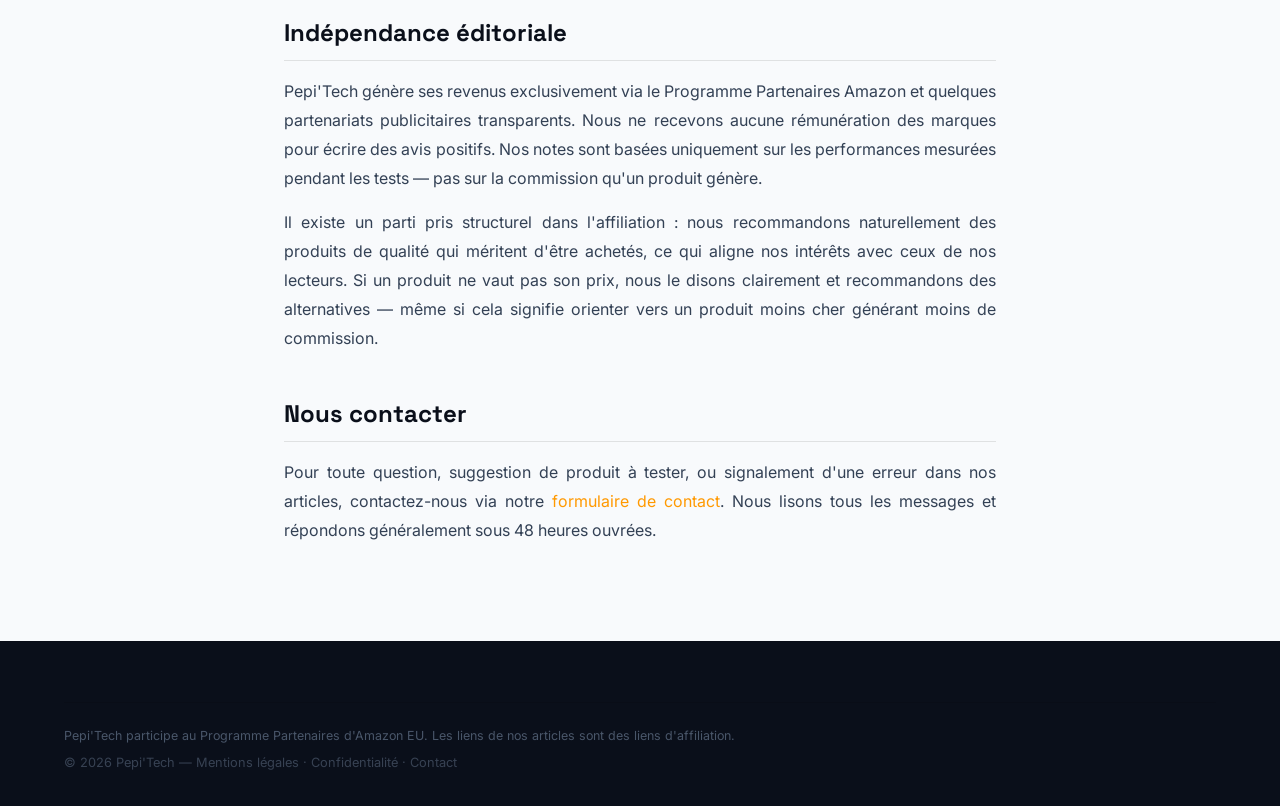
==== commit 703930a8: "Fix mode clair par défaut + favicon éclair + logo Pepi'Tech - Script inline head : thème clair appli" ====
--- a/a-propos.html
+++ b/a-propos.html
@@ -2,6 +2,8 @@
 <html lang="fr">
 <head>
   <meta charset="UTF-8">
+  <link rel="icon" href="data:image/svg+xml,<svg xmlns='http://www.w3.org/2000/svg' viewBox='0 0 100 100'><text y='.9em' font-size='90'>⚡</text></svg>" />
+  <script>document.documentElement.setAttribute('data-theme',localStorage.getItem('pepitech-theme')||'light');</script>
   <meta name="viewport" content="width=device-width, initial-scale=1.0">
   <title>À propos de Pepi'Tech — Notre méthode de test</title>
   <meta name="description" content="Qui sommes-nous ? Découvrez l'équipe Pepi'Tech, notre méthode de test indépendante et notre engagement pour des avis honnêtes sur les produits Amazon.">
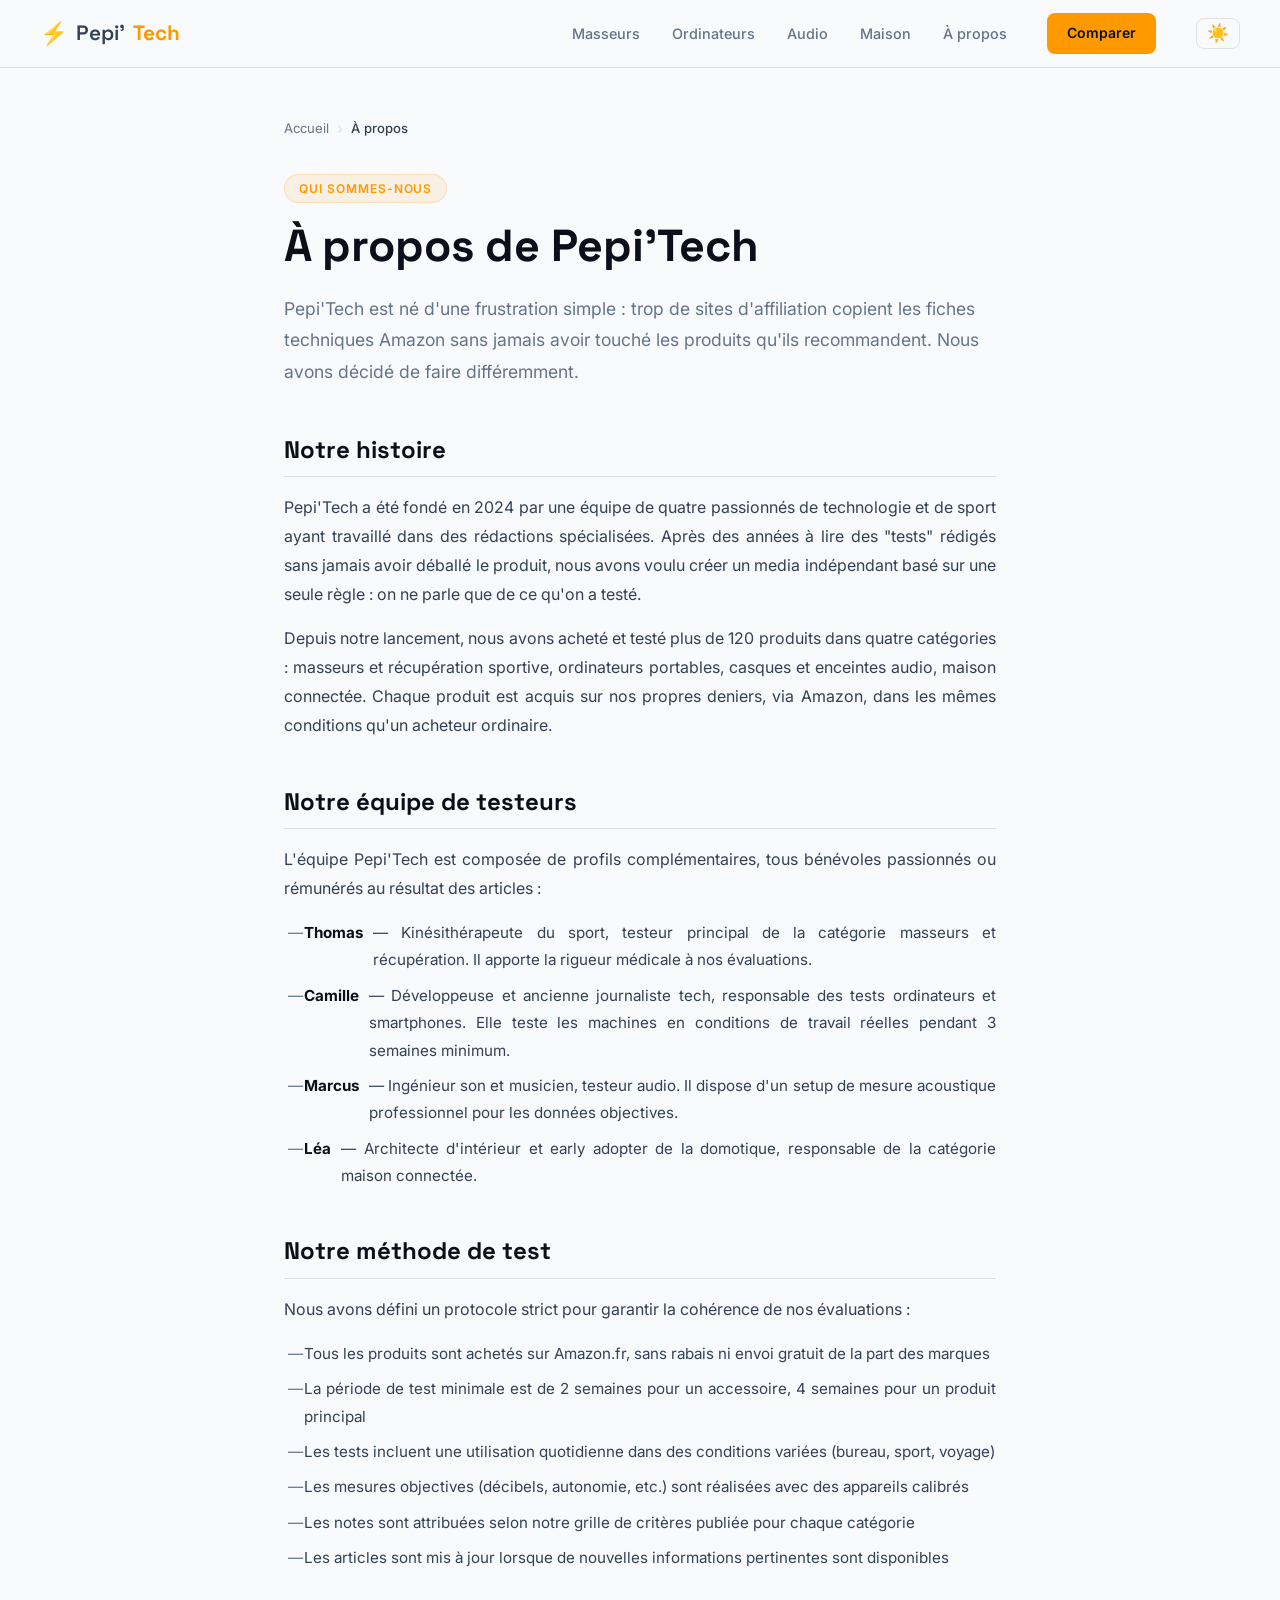
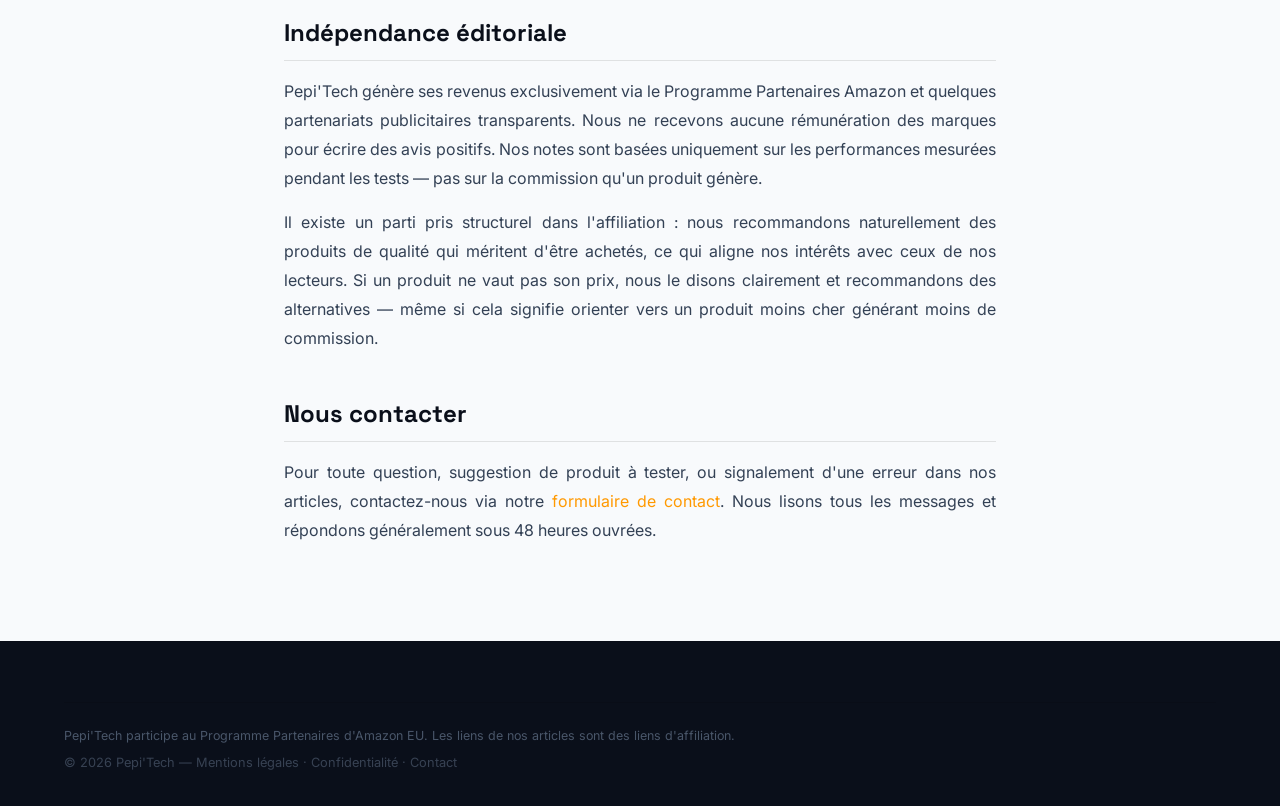
==== commit 41133da5: "Site en ligne : URLs GitHub Pages + SEO + RGPD + audit fixes - Toutes les URLs mises à jour vers don" ====
--- a/a-propos.html
+++ b/a-propos.html
@@ -7,14 +7,14 @@
   <meta name="viewport" content="width=device-width, initial-scale=1.0">
   <title>À propos de Pepi'Tech — Notre méthode de test</title>
   <meta name="description" content="Qui sommes-nous ? Découvrez l'équipe Pepi'Tech, notre méthode de test indépendante et notre engagement pour des avis honnêtes sur les produits Amazon.">
-  <link rel="canonical" href="https://pepitech.fr/a-propos.html">
+  <link rel="canonical" href="https://donol83170-max.github.io/AmazonAffiliation/a-propos.html">
   <meta name="theme-color" content="#FF9900">
   <link rel="manifest" href="manifest.json">
 
   <meta property="og:type" content="website">
   <meta property="og:title" content="À propos de Pepi'Tech — Notre méthode de test">
   <meta property="og:description" content="Équipe de testeurs passionnés, méthode de test transparente et indépendance éditoriale totale.">
-  <meta property="og:url" content="https://pepitech.fr/a-propos.html">
+  <meta property="og:url" content="https://donol83170-max.github.io/AmazonAffiliation/a-propos.html">
   <meta property="og:image" content="https://images.unsplash.com/photo-1544161515-4ab6ce6db874?w=1200&q=80">
 
   <link rel="preconnect" href="https://fonts.googleapis.com">
--- a/style.css
+++ b/style.css
@@ -169,14 +169,21 @@
   margin-left: auto;
 }
 
-.nav-links a {
+.nav-links a,
+.nav-btn {
   font-size: 0.9rem;
   font-weight: 500;
   color: var(--muted);
   transition: color 0.2s;
-}
-
-.nav-links a:hover { color: var(--white); }
+  background: none;
+  border: none;
+  padding: 0;
+  cursor: pointer;
+  font-family: inherit;
+}
+
+.nav-links a:hover,
+.nav-btn:hover { color: var(--white); }
 
 .nav-cta {
   padding: 9px 20px;
@@ -549,6 +556,9 @@
   text-align: center;
   max-width: 600px;
   margin: 0 auto 64px;
+  display: flex;
+  flex-direction: column;
+  align-items: center;
 }
 
 .section-tag {
@@ -575,13 +585,13 @@
    REVEAL ANIMATIONS
    ============================================= */
 
-.reveal {
+.js .reveal {
   opacity: 0;
   transform: translateY(28px);
   transition: opacity 0.65s cubic-bezier(0.22, 1, 0.36, 1),
               transform 0.65s cubic-bezier(0.22, 1, 0.36, 1);
 }
-.reveal.visible {
+.js .reveal.visible {
   opacity: 1;
   transform: translateY(0);
 }
@@ -607,6 +617,8 @@
   border-radius: var(--radius);
   overflow: hidden;
   transition: border-color 0.3s, transform 0.3s, box-shadow 0.3s;
+  display: flex;
+  flex-direction: column;
 }
 
 .bike-card:hover {
@@ -647,6 +659,13 @@
 
 .card-body {
   padding: 24px;
+  display: flex;
+  flex-direction: column;
+  flex: 1;
+}
+
+.card-body .btn-buy {
+  margin-top: auto;
 }
 
 .card-meta {
@@ -665,10 +684,16 @@
   letter-spacing: 0.05em;
 }
 
-.masseur { background: rgba(255,153,0,0.12); color: var(--orange); }
-.pc      { background: rgba(129,140,248,0.12); color: var(--purple); }
-.audio   { background: rgba(16,185,129,0.12); color: #10b981; }
-.maison  { background: rgba(251,146,60,0.12); color: #fb923c; }
+.masseur   { background: rgba(255,153,0,0.12); color: var(--orange); }
+.pc        { background: rgba(129,140,248,0.12); color: var(--purple); }
+.audio     { background: rgba(16,185,129,0.12); color: #10b981; }
+.maison    { background: rgba(251,146,60,0.12); color: #fb923c; }
+.jardinage { background: rgba(34,197,94,0.12); color: #22c55e; }
+
+.card-badge.jardinage-badge {
+  background: linear-gradient(135deg, #22c55e, #16a34a);
+  color: #fff;
+}
 
 .card-price {
   font-family: 'Space Grotesk', sans-serif;
@@ -1168,6 +1193,40 @@
 /* =============================================
    FOOTER
    ============================================= */
+
+/* Bannière RGPD */
+.rgpd-banner {
+  position: fixed;
+  bottom: 0;
+  left: 0;
+  right: 0;
+  background: var(--bg2);
+  border-top: 2px solid var(--orange);
+  padding: 14px 24px;
+  display: flex;
+  align-items: center;
+  justify-content: center;
+  gap: 20px;
+  z-index: 9999;
+  flex-wrap: wrap;
+  font-size: 0.85rem;
+  color: var(--text);
+  box-shadow: 0 -4px 20px rgba(0,0,0,0.15);
+}
+.rgpd-banner p { margin: 0; }
+.rgpd-accept {
+  background: var(--orange);
+  color: #fff;
+  border: none;
+  padding: 8px 20px;
+  border-radius: 8px;
+  font-weight: 600;
+  cursor: pointer;
+  white-space: nowrap;
+  font-size: 0.85rem;
+  transition: opacity 0.2s;
+}
+.rgpd-accept:hover { opacity: 0.85; }
 
 .footer {
   background: var(--bg2);
